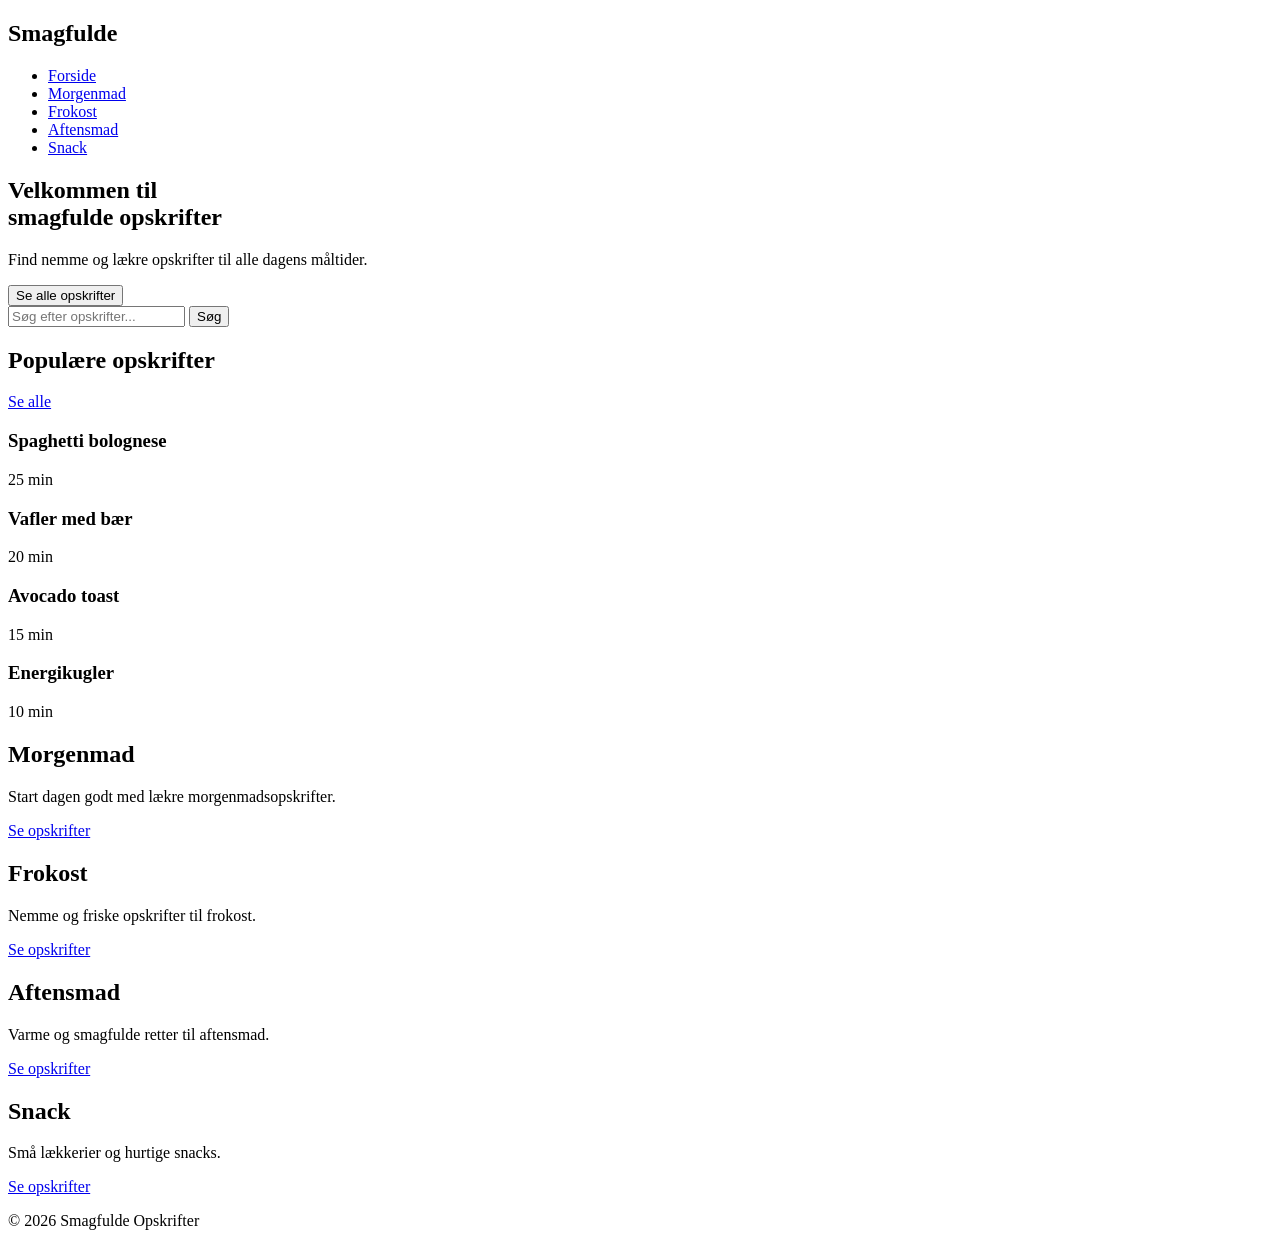
==== index.html @ 45783e70 "Update index.html Opdateret forside, dog uden styling indeni" ====
<!-- index.html -->
<!DOCTYPE html>
<html lang="da">
<head>
    <meta charset="UTF-8">
    <meta name="viewport" content="width=device-width, initial-scale=1.0">
    <title>Smagfulde Opskrifter</title>

    <link rel="stylesheet" href="css/style.css">
</head>

<body>

    <!-- HEADER -->
    <header>
        <div class="logo">
            <h2>Smagfulde</h2>
        </div>

        <nav>
            <ul>
                <li><a href="index.html" class="active">Forside</a></li>
                <li><a href="morgenmad.html">Morgenmad</a></li>
                <li><a href="frokost.html">Frokost</a></li>
                <li><a href="aftensmad.html">Aftensmad</a></li>
                <li><a href="snack.html">Snack</a></li>
            </ul>
        </nav>
    </header>

    <!-- HERO -->
    <section class="hero">

        <div class="hero-text">
            <h1>Velkommen til <br> smagfulde opskrifter</h1>

            <p>
                Find nemme og lækre opskrifter 
                til alle dagens måltider.
            </p>

            <button>Se alle opskrifter</button>
        </div>

        <div class="hero-image"></div>

    </section>

    <!-- SEARCH -->
    <section class="search-section">

        <input type="text" placeholder="Søg efter opskrifter...">
        <button>Søg</button>

    </section>

    <!-- POPULÆRE OPSKRIFTER -->
    <section class="recipes">

        <div class="section-title">
            <h2>Populære opskrifter</h2>
            <a href="#">Se alle</a>
        </div>

        <div class="recipe-grid">

            <div class="recipe-card">
                <div class="recipe-image"></div>
                <h3>Spaghetti bolognese</h3>
                <p>25 min</p>
            </div>

            <div class="recipe-card">
                <div class="recipe-image"></div>
                <h3>Vafler med bær</h3>
                <p>20 min</p>
            </div>

            <div class="recipe-card">
                <div class="recipe-image"></div>
                <h3>Avocado toast</h3>
                <p>15 min</p>
            </div>

            <div class="recipe-card">
                <div class="recipe-image"></div>
                <h3>Energikugler</h3>
                <p>10 min</p>
            </div>

        </div>

    </section>

    <!-- KATEGORIER -->
    <section class="categories">

        <div class="category-card breakfast">
            <h2>Morgenmad</h2>
            <p>Start dagen godt med lækre morgenmadsopskrifter.</p>
            <a href="morgenmad.html">Se opskrifter</a>
        </div>

        <div class="category-card lunch">
            <h2>Frokost</h2>
            <p>Nemme og friske opskrifter til frokost.</p>
            <a href="frokost.html">Se opskrifter</a>
        </div>

        <div class="category-card dinner">
            <h2>Aftensmad</h2>
            <p>Varme og smagfulde retter til aftensmad.</p>
            <a href="aftensmad.html">Se opskrifter</a>
        </div>

        <div class="category-card snack">
            <h2>Snack</h2>
            <p>Små lækkerier og hurtige snacks.</p>
            <a href="snack.html">Se opskrifter</a>
        </div>

    </section>

    <!-- FOOTER -->
    <footer>

        <p>© 2026 Smagfulde Opskrifter</p>

    </footer>

</body>
</html>
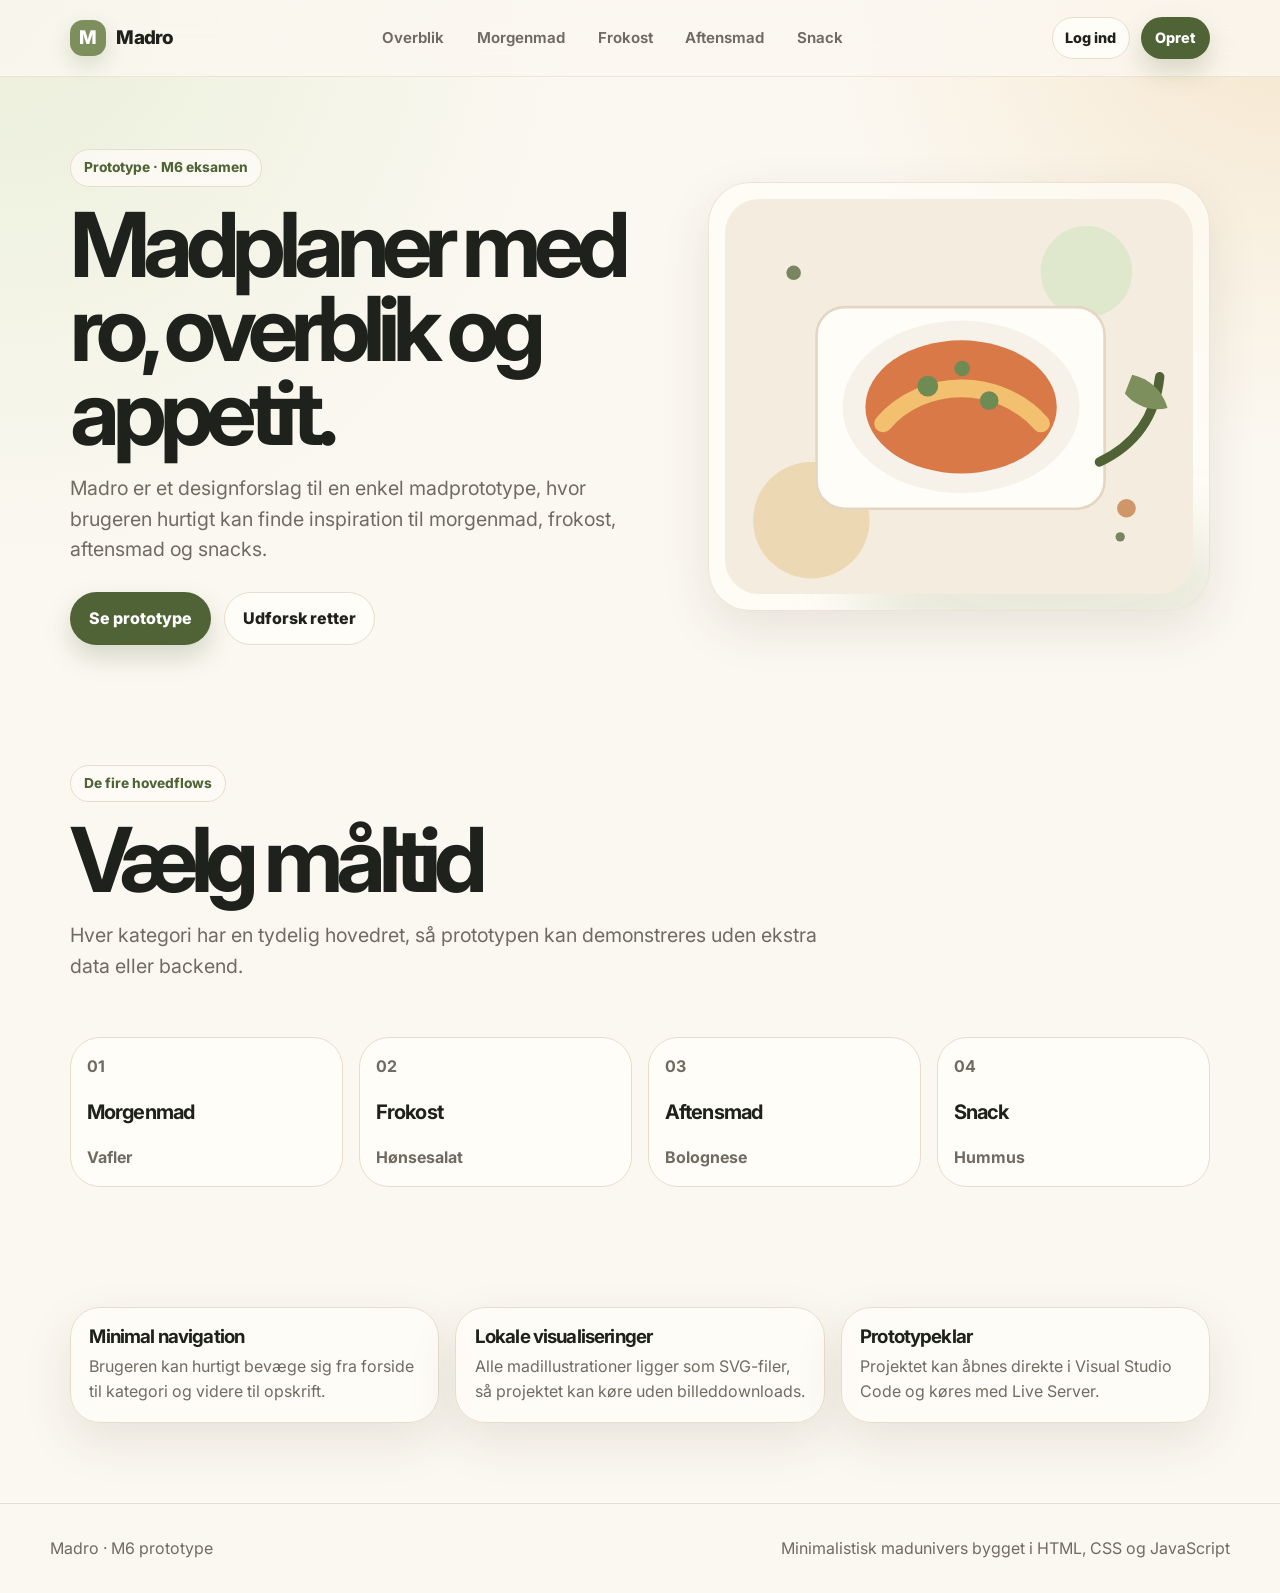
==== commit ccb40a83: "Update index.html" ====
--- a/index.html
+++ b/index.html
@@ -1,132 +1,85 @@
-<!-- index.html -->
-<!DOCTYPE html>
+<!doctype html>
 <html lang="da">
 <head>
-    <meta charset="UTF-8">
-    <meta name="viewport" content="width=device-width, initial-scale=1.0">
-    <title>Smagfulde Opskrifter</title>
+  <meta charset="utf-8">
+  <meta name="viewport" content="width=device-width, initial-scale=1">
+  <meta name="description" content="Madro prototype til M6 eksamen">
+  <title>Forside | Madro</title>
+  <link rel="preconnect" href="https://fonts.googleapis.com">
+  <link rel="preconnect" href="https://fonts.gstatic.com" crossorigin>
+  <link href="https://fonts.googleapis.com/css2?family=Inter:wght@400;600;700;800;900&display=swap" rel="stylesheet">
+  <link rel="stylesheet" href="assets/css/styles.css">
+</head>
+<body class="">
 
-    <link rel="stylesheet" href="css/style.css">
-</head>
+<header class="site-header">
+  <nav class="nav" aria-label="Primær navigation">
+    <a class="logo" href="index.html" aria-label="Madro forside"><span class="logo-mark">M</span><span>Madro</span></a>
+    <button class="menu-btn" type="button" data-menu-button>Menu</button>
+    <div class="nav-links" data-nav-links>
+      <a href="dashboard.html">Overblik</a>
+      <a href="morgenmad.html">Morgenmad</a>
+      <a href="frokost.html">Frokost</a>
+      <a href="aftensmad.html">Aftensmad</a>
+      <a href="snack.html">Snack</a>
+    </div>
+    <div class="nav-actions">
+      <a class="btn btn-secondary btn-small" href="login.html">Log ind</a>
+      <a class="btn btn-primary btn-small" href="opret-bruger.html">Opret</a>
+    </div>
+  </nav>
+</header>
 
-<body>
 
-    <!-- HEADER -->
-    <header>
-        <div class="logo">
-            <h2>Smagfulde</h2>
-        </div>
+<main>
+  <section class="section hero">
+    <div>
+      <span class="eyebrow">Prototype · M6 eksamen</span>
+      <h1>Madplaner med ro, overblik og appetit.</h1>
+      <p>Madro er et designforslag til en enkel madprototype, hvor brugeren hurtigt kan finde inspiration til morgenmad, frokost, aftensmad og snacks.</p>
+      <div class="actions">
+        <a class="btn btn-primary" href="dashboard.html">Se prototype</a>
+        <a class="btn btn-secondary" href="#kategorier">Udforsk retter</a>
+      </div>
+    </div>
+    <div class="hero-art">
+      <img src="assets/img/hero-food.svg" alt="Illustration af en indbydende madret">
+    </div>
+  </section>
 
-        <nav>
-            <ul>
-                <li><a href="index.html" class="active">Forside</a></li>
-                <li><a href="morgenmad.html">Morgenmad</a></li>
-                <li><a href="frokost.html">Frokost</a></li>
-                <li><a href="aftensmad.html">Aftensmad</a></li>
-                <li><a href="snack.html">Snack</a></li>
-            </ul>
-        </nav>
-    </header>
+  <section class="section compact" id="kategorier">
+    <span class="eyebrow">De fire hovedflows</span>
+    <div class="page-title">
+      <div>
+        <h1>Vælg måltid</h1>
+        <p>Hver kategori har en tydelig hovedret, så prototypen kan demonstreres uden ekstra data eller backend.</p>
+      </div>
+    </div>
+    <div class="category-strip">
+      <a class="category-link" href="morgenmad.html"><span>01</span><strong>Morgenmad</strong><span>Vafler</span></a>
+      <a class="category-link" href="frokost.html"><span>02</span><strong>Frokost</strong><span>Hønsesalat</span></a>
+      <a class="category-link" href="aftensmad.html"><span>03</span><strong>Aftensmad</strong><span>Bolognese</span></a>
+      <a class="category-link" href="snack.html"><span>04</span><strong>Snack</strong><span>Hummus</span></a>
+    </div>
+  </section>
 
-    <!-- HERO -->
-    <section class="hero">
+  <section class="section compact">
+    <div class="grid grid-3">
+      <article class="card pad"><h3>Minimal navigation</h3><p>Brugeren kan hurtigt bevæge sig fra forside til kategori og videre til opskrift.</p></article>
+      <article class="card pad"><h3>Lokale visualiseringer</h3><p>Alle madillustrationer ligger som SVG-filer, så projektet kan køre uden billeddownloads.</p></article>
+      <article class="card pad"><h3>Prototypeklar</h3><p>Projektet kan åbnes direkte i Visual Studio Code og køres med Live Server.</p></article>
+    </div>
+  </section>
+</main>
 
-        <div class="hero-text">
-            <h1>Velkommen til <br> smagfulde opskrifter</h1>
 
-            <p>
-                Find nemme og lækre opskrifter 
-                til alle dagens måltider.
-            </p>
+<footer class="site-footer">
+  <div class="footer-inner">
+    <span>Madro · M6 prototype</span>
+    <span>Minimalistisk madunivers bygget i HTML, CSS og JavaScript</span>
+  </div>
+</footer>
 
-            <button>Se alle opskrifter</button>
-        </div>
-
-        <div class="hero-image"></div>
-
-    </section>
-
-    <!-- SEARCH -->
-    <section class="search-section">
-
-        <input type="text" placeholder="Søg efter opskrifter...">
-        <button>Søg</button>
-
-    </section>
-
-    <!-- POPULÆRE OPSKRIFTER -->
-    <section class="recipes">
-
-        <div class="section-title">
-            <h2>Populære opskrifter</h2>
-            <a href="#">Se alle</a>
-        </div>
-
-        <div class="recipe-grid">
-
-            <div class="recipe-card">
-                <div class="recipe-image"></div>
-                <h3>Spaghetti bolognese</h3>
-                <p>25 min</p>
-            </div>
-
-            <div class="recipe-card">
-                <div class="recipe-image"></div>
-                <h3>Vafler med bær</h3>
-                <p>20 min</p>
-            </div>
-
-            <div class="recipe-card">
-                <div class="recipe-image"></div>
-                <h3>Avocado toast</h3>
-                <p>15 min</p>
-            </div>
-
-            <div class="recipe-card">
-                <div class="recipe-image"></div>
-                <h3>Energikugler</h3>
-                <p>10 min</p>
-            </div>
-
-        </div>
-
-    </section>
-
-    <!-- KATEGORIER -->
-    <section class="categories">
-
-        <div class="category-card breakfast">
-            <h2>Morgenmad</h2>
-            <p>Start dagen godt med lækre morgenmadsopskrifter.</p>
-            <a href="morgenmad.html">Se opskrifter</a>
-        </div>
-
-        <div class="category-card lunch">
-            <h2>Frokost</h2>
-            <p>Nemme og friske opskrifter til frokost.</p>
-            <a href="frokost.html">Se opskrifter</a>
-        </div>
-
-        <div class="category-card dinner">
-            <h2>Aftensmad</h2>
-            <p>Varme og smagfulde retter til aftensmad.</p>
-            <a href="aftensmad.html">Se opskrifter</a>
-        </div>
-
-        <div class="category-card snack">
-            <h2>Snack</h2>
-            <p>Små lækkerier og hurtige snacks.</p>
-            <a href="snack.html">Se opskrifter</a>
-        </div>
-
-    </section>
-
-    <!-- FOOTER -->
-    <footer>
-
-        <p>© 2026 Smagfulde Opskrifter</p>
-
-    </footer>
-
+<script src="assets/js/app.js"></script>
 </body>
 </html>
--- a/assets/css/styles.css
+++ b/assets/css/styles.css
@@ -0,0 +1,425 @@
+:root {
+  --bg: #fbf8f1;
+  --surface: #fffdf8;
+  --surface-2: #f4eddf;
+  --text: #1f211d;
+  --muted: #706b62;
+  --line: #e8ddcc;
+  --accent: #7d8f5c;
+  --accent-dark: #506337;
+  --accent-soft: #e4ecd2;
+  --warning: #c27a42;
+  --shadow: 0 18px 50px rgba(56, 45, 30, .10);
+  --radius-lg: 30px;
+  --radius-md: 20px;
+  --radius-sm: 14px;
+  --max: 1180px;
+}
+
+* { box-sizing: border-box; }
+html { scroll-behavior: smooth; }
+body {
+  margin: 0;
+  background:
+    radial-gradient(circle at top left, rgba(228,236,210,.75), transparent 36rem),
+    radial-gradient(circle at top right, rgba(242,217,178,.55), transparent 28rem),
+    var(--bg);
+  color: var(--text);
+  font-family: Inter, ui-sans-serif, system-ui, -apple-system, BlinkMacSystemFont, "Segoe UI", sans-serif;
+  line-height: 1.55;
+}
+
+a { color: inherit; text-decoration: none; }
+img { max-width: 100%; display: block; }
+button, input { font: inherit; }
+
+.site-header {
+  position: sticky;
+  top: 0;
+  z-index: 20;
+  backdrop-filter: blur(18px);
+  background: rgba(251,248,241,.78);
+  border-bottom: 1px solid rgba(232,221,204,.72);
+}
+.nav {
+  max-width: var(--max);
+  margin: 0 auto;
+  padding: 1rem 1.25rem;
+  display: flex;
+  align-items: center;
+  justify-content: space-between;
+  gap: 1.25rem;
+}
+.logo {
+  display: inline-flex;
+  align-items: center;
+  gap: .65rem;
+  font-weight: 800;
+  letter-spacing: -.04em;
+  font-size: 1.18rem;
+}
+.logo-mark {
+  width: 36px;
+  height: 36px;
+  display: grid;
+  place-items: center;
+  border-radius: 13px;
+  background: var(--accent);
+  color: white;
+  box-shadow: 0 8px 20px rgba(80,99,55,.18);
+}
+.nav-links {
+  display: flex;
+  gap: .25rem;
+  align-items: center;
+}
+.nav-links a {
+  padding: .65rem .9rem;
+  border-radius: 999px;
+  color: var(--muted);
+  font-weight: 650;
+  font-size: .94rem;
+}
+.nav-links a:hover, .nav-links a.active {
+  color: var(--accent-dark);
+  background: var(--accent-soft);
+}
+.nav-actions { display: flex; gap: .7rem; align-items: center; }
+.menu-btn { display:none; }
+
+main { min-height: calc(100vh - 86px); }
+.section {
+  max-width: var(--max);
+  margin: 0 auto;
+  padding: 5rem 1.25rem;
+}
+.section.compact { padding-top: 2.5rem; }
+.eyebrow {
+  display: inline-flex;
+  align-items: center;
+  gap: .5rem;
+  background: rgba(255,253,248,.72);
+  border: 1px solid var(--line);
+  color: var(--accent-dark);
+  border-radius: 999px;
+  padding: .45rem .8rem;
+  font-weight: 750;
+  font-size: .86rem;
+  margin-bottom: 1rem;
+}
+.hero {
+  display: grid;
+  grid-template-columns: minmax(0, 1fr) minmax(320px, .85fr);
+  gap: 3rem;
+  align-items: center;
+  padding-top: 4.5rem;
+}
+.hero h1, .page-title h1 {
+  font-size: clamp(2.4rem, 7vw, 5.8rem);
+  line-height: .94;
+  letter-spacing: -.08em;
+  margin: 0 0 1.1rem;
+}
+.hero p, .page-title p, .lead {
+  color: var(--muted);
+  font-size: clamp(1.05rem, 2vw, 1.23rem);
+  max-width: 64ch;
+  margin: 0;
+}
+.hero-art {
+  background: rgba(255,253,248,.65);
+  border: 1px solid rgba(232,221,204,.8);
+  border-radius: 42px;
+  padding: 1rem;
+  box-shadow: var(--shadow);
+  position: relative;
+  overflow: hidden;
+}
+.hero-art::after {
+  content: "";
+  position: absolute;
+  inset: auto -8% -14% 28%;
+  height: 160px;
+  background: rgba(125,143,92,.16);
+  filter: blur(32px);
+  border-radius: 50%;
+}
+.hero-art img { position: relative; z-index: 1; border-radius: 34px; }
+
+.actions { display: flex; flex-wrap: wrap; gap: .85rem; margin-top: 1.7rem; }
+.btn {
+  display: inline-flex;
+  align-items: center;
+  justify-content: center;
+  gap: .55rem;
+  border: 1px solid transparent;
+  border-radius: 999px;
+  padding: .82rem 1.12rem;
+  font-weight: 800;
+  cursor: pointer;
+  transition: transform .16s ease, box-shadow .16s ease, background .16s ease;
+  min-height: 44px;
+}
+.btn:hover { transform: translateY(-1px); }
+.btn-primary { background: var(--accent-dark); color: white; box-shadow: 0 12px 26px rgba(80,99,55,.22); }
+.btn-secondary { background: var(--surface); border-color: var(--line); color: var(--text); }
+.btn-ghost { background: transparent; color: var(--accent-dark); }
+.btn-small { padding: .56rem .8rem; font-size: .9rem; min-height: 36px; }
+
+.grid { display: grid; gap: 1rem; }
+.grid-2 { grid-template-columns: repeat(2, minmax(0, 1fr)); }
+.grid-3 { grid-template-columns: repeat(3, minmax(0, 1fr)); }
+.grid-4 { grid-template-columns: repeat(4, minmax(0, 1fr)); }
+
+.card {
+  background: rgba(255,253,248,.84);
+  border: 1px solid var(--line);
+  border-radius: var(--radius-lg);
+  box-shadow: var(--shadow);
+  overflow: hidden;
+}
+.card.pad { padding: 1.15rem; }
+.card h2, .card h3 { margin: 0 0 .5rem; letter-spacing: -.045em; line-height: 1.05; }
+.card p { color: var(--muted); margin: 0; }
+.meal-card { position: relative; min-height: 100%; }
+.meal-card img { width: 100%; aspect-ratio: 4/3; object-fit: cover; background: var(--surface-2); }
+.meal-body { padding: 1rem; }
+.meal-meta { display: flex; flex-wrap: wrap; gap: .45rem; margin: .8rem 0 0; }
+.pill {
+  display: inline-flex;
+  align-items: center;
+  border-radius: 999px;
+  border: 1px solid var(--line);
+  background: rgba(255,253,248,.76);
+  padding: .35rem .6rem;
+  color: var(--muted);
+  font-weight: 700;
+  font-size: .82rem;
+}
+.pill.green { background: var(--accent-soft); color: var(--accent-dark); border-color: transparent; }
+.favorite-btn {
+  position: absolute;
+  top: .85rem;
+  right: .85rem;
+  width: 40px;
+  height: 40px;
+  border-radius: 50%;
+  border: 1px solid rgba(255,255,255,.7);
+  background: rgba(255,253,248,.82);
+  cursor: pointer;
+  font-size: 1.1rem;
+  box-shadow: 0 8px 18px rgba(56,45,30,.14);
+}
+.favorite-btn.is-active { background: var(--accent-dark); color: white; }
+.category-strip {
+  display: grid;
+  grid-template-columns: repeat(4, minmax(0, 1fr));
+  gap: 1rem;
+  margin-top: 2rem;
+}
+.category-link {
+  border-radius: var(--radius-lg);
+  padding: 1rem;
+  min-height: 150px;
+  display: flex;
+  flex-direction: column;
+  justify-content: space-between;
+  background: var(--surface);
+  border: 1px solid var(--line);
+  transition: transform .16s ease, box-shadow .16s ease;
+}
+.category-link:hover { transform: translateY(-2px); box-shadow: var(--shadow); }
+.category-link span { color: var(--muted); font-weight: 700; }
+.category-link strong { font-size: 1.25rem; letter-spacing: -.045em; }
+
+.page-title {
+  display: grid;
+  grid-template-columns: 1fr auto;
+  align-items: end;
+  gap: 2rem;
+  padding-bottom: 1.5rem;
+}
+.toolbar {
+  display: flex;
+  align-items: center;
+  gap: .8rem;
+  flex-wrap: wrap;
+  margin: 1.5rem 0 1rem;
+}
+.search {
+  min-width: min(100%, 340px);
+  background: var(--surface);
+  border: 1px solid var(--line);
+  border-radius: 999px;
+  padding: .85rem 1rem;
+  outline: none;
+}
+.search:focus { border-color: var(--accent); box-shadow: 0 0 0 4px rgba(125,143,92,.15); }
+.filter-btn {
+  border: 1px solid var(--line);
+  background: var(--surface);
+  color: var(--muted);
+  border-radius: 999px;
+  padding: .72rem .95rem;
+  cursor: pointer;
+  font-weight: 800;
+}
+.filter-btn.is-active { background: var(--accent-dark); color: white; border-color: var(--accent-dark); }
+
+.dashboard {
+  grid-template-columns: 1.15fr .85fr;
+  align-items: stretch;
+}
+.plan-list { display: grid; gap: .8rem; }
+.plan-row {
+  display: grid;
+  grid-template-columns: 92px 1fr auto;
+  gap: .85rem;
+  align-items: center;
+  padding: .85rem;
+  border-radius: 20px;
+  border: 1px solid var(--line);
+  background: rgba(255,253,248,.72);
+}
+.plan-row img { width: 92px; height: 70px; object-fit: cover; border-radius: 16px; background: var(--surface-2); }
+.plan-row small { color: var(--muted); font-weight: 800; }
+.plan-row strong { display:block; letter-spacing:-.03em; }
+
+.recipe-hero {
+  display: grid;
+  grid-template-columns: minmax(0, .95fr) minmax(320px, 1.05fr);
+  gap: 2rem;
+  align-items: center;
+}
+.recipe-hero img {
+  width: 100%;
+  aspect-ratio: 1/1;
+  object-fit: cover;
+  border-radius: 42px;
+  border: 1px solid var(--line);
+  background: var(--surface-2);
+  box-shadow: var(--shadow);
+}
+.recipe-layout {
+  display: grid;
+  grid-template-columns: .8fr 1.2fr;
+  gap: 1rem;
+  align-items: start;
+}
+.check-list { display: grid; gap: .65rem; padding: 0; margin: 1rem 0 0; list-style: none; }
+.check-list li {
+  display: flex;
+  gap: .65rem;
+  align-items: flex-start;
+  padding: .72rem .8rem;
+  border-radius: 16px;
+  background: rgba(244,237,223,.55);
+}
+.check-list li::before { content: "✓"; color: var(--accent-dark); font-weight: 900; }
+.steps { counter-reset: step; display: grid; gap: .75rem; padding: 0; margin: 1rem 0 0; list-style: none; }
+.steps li {
+  counter-increment: step;
+  display: grid;
+  grid-template-columns: 34px 1fr;
+  gap: .75rem;
+  align-items: start;
+  padding: .85rem;
+  border-radius: 18px;
+  border: 1px solid var(--line);
+  background: rgba(255,253,248,.7);
+}
+.steps li::before {
+  content: counter(step);
+  width: 34px;
+  height: 34px;
+  display: grid;
+  place-items: center;
+  border-radius: 50%;
+  background: var(--accent-soft);
+  color: var(--accent-dark);
+  font-weight: 900;
+}
+
+.auth-wrap {
+  min-height: calc(100vh - 74px);
+  display: grid;
+  place-items: center;
+  padding: 3rem 1.25rem;
+}
+.auth-card {
+  width: min(100%, 460px);
+  background: rgba(255,253,248,.9);
+  border: 1px solid var(--line);
+  border-radius: 34px;
+  padding: 1.35rem;
+  box-shadow: var(--shadow);
+}
+.auth-card h1 { margin: .4rem 0 .6rem; font-size: 2.15rem; letter-spacing: -.07em; line-height: 1; }
+.form { display: grid; gap: .8rem; margin-top: 1.2rem; }
+.form label { font-weight: 800; color: var(--text); }
+.form input {
+  width: 100%;
+  border: 1px solid var(--line);
+  border-radius: 18px;
+  background: white;
+  padding: .9rem 1rem;
+  outline: none;
+}
+.form input:focus { border-color: var(--accent); box-shadow: 0 0 0 4px rgba(125,143,92,.14); }
+.form-note { color: var(--muted); font-size: .92rem; text-align:center; margin-top: 1rem; }
+
+.empty-state {
+  display:none;
+  text-align:center;
+  padding: 2rem;
+  border-radius: var(--radius-lg);
+  border: 1px dashed var(--line);
+  color: var(--muted);
+}
+.empty-state.is-visible { display:block; }
+
+.site-footer {
+  border-top: 1px solid var(--line);
+  padding: 2rem 1.25rem;
+  color: var(--muted);
+}
+.footer-inner { max-width: var(--max); margin:0 auto; display:flex; justify-content:space-between; gap:1rem; flex-wrap:wrap; }
+
+@media (max-width: 920px) {
+  .hero, .recipe-hero, .recipe-layout, .dashboard, .page-title { grid-template-columns: 1fr; }
+  .grid-3, .grid-4, .category-strip { grid-template-columns: repeat(2, minmax(0, 1fr)); }
+  .nav-actions .btn-secondary { display:none; }
+  .menu-btn {
+    display:inline-flex;
+    border:1px solid var(--line);
+    background:var(--surface);
+    border-radius:999px;
+    padding:.62rem .8rem;
+    font-weight:800;
+  }
+  .nav-links {
+    display:none;
+    position:absolute;
+    left:1.25rem;
+    right:1.25rem;
+    top:72px;
+    background:rgba(255,253,248,.97);
+    border:1px solid var(--line);
+    border-radius:24px;
+    padding:.75rem;
+    box-shadow:var(--shadow);
+    flex-direction:column;
+    align-items:stretch;
+  }
+  .nav-links.is-open { display:flex; }
+  .nav-links a { width:100%; }
+}
+@media (max-width: 620px) {
+  .section { padding: 3rem 1rem; }
+  .hero { padding-top: 2.5rem; }
+  .grid-2, .grid-3, .grid-4, .category-strip { grid-template-columns: 1fr; }
+  .plan-row { grid-template-columns: 74px 1fr; }
+  .plan-row img { width:74px; height:62px; }
+  .plan-row .btn { grid-column: 1 / -1; }
+  .hero h1, .page-title h1 { font-size: clamp(2.4rem, 16vw, 4.2rem); }
+}
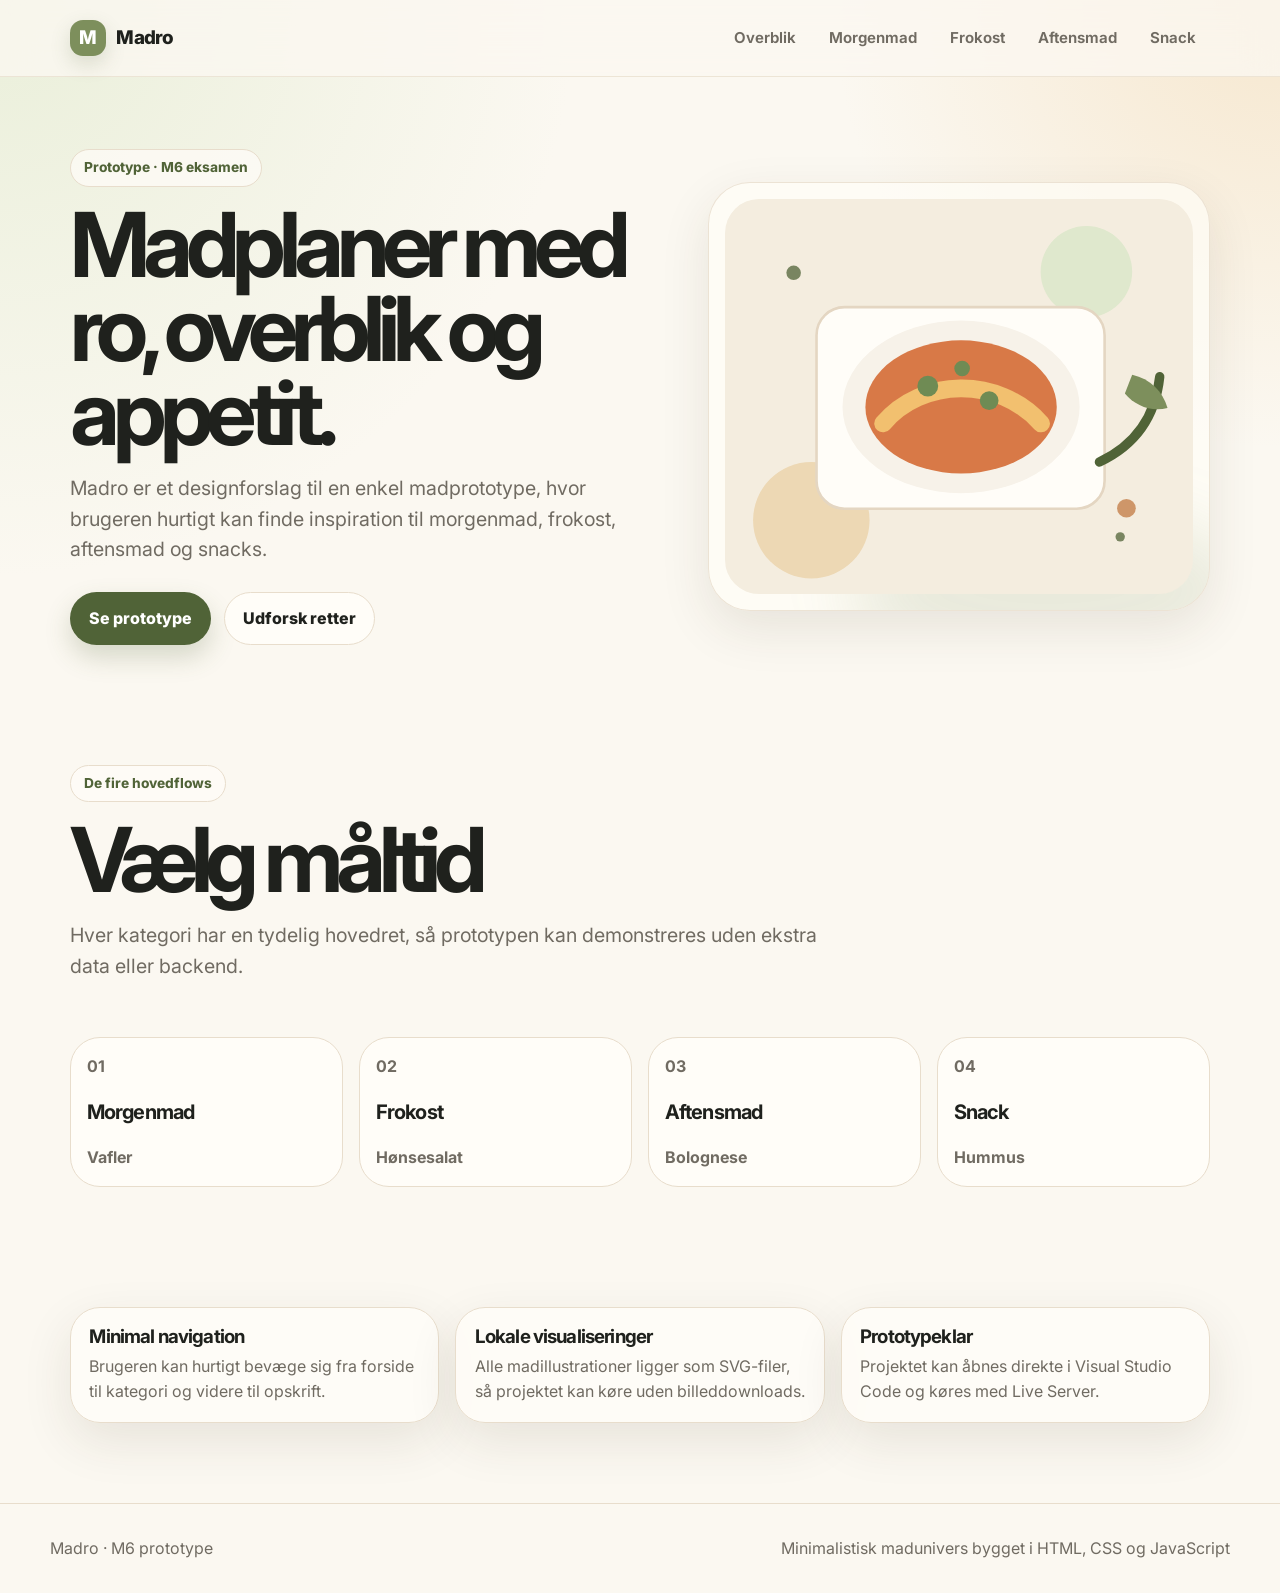
==== commit c2af0dab: "changed names of files and edited index.html file" ====
--- a/index.html
+++ b/index.html
@@ -17,16 +17,18 @@
     <a class="logo" href="index.html" aria-label="Madro forside"><span class="logo-mark">M</span><span>Madro</span></a>
     <button class="menu-btn" type="button" data-menu-button>Menu</button>
     <div class="nav-links" data-nav-links>
-      <a href="dashboard.html">Overblik</a>
+      <a href="index.html">Overblik</a>
       <a href="morgenmad.html">Morgenmad</a>
       <a href="frokost.html">Frokost</a>
       <a href="aftensmad.html">Aftensmad</a>
       <a href="snack.html">Snack</a>
     </div>
+    <!--
     <div class="nav-actions">
       <a class="btn btn-secondary btn-small" href="login.html">Log ind</a>
       <a class="btn btn-primary btn-small" href="opret-bruger.html">Opret</a>
     </div>
+    -->
   </nav>
 </header>
 
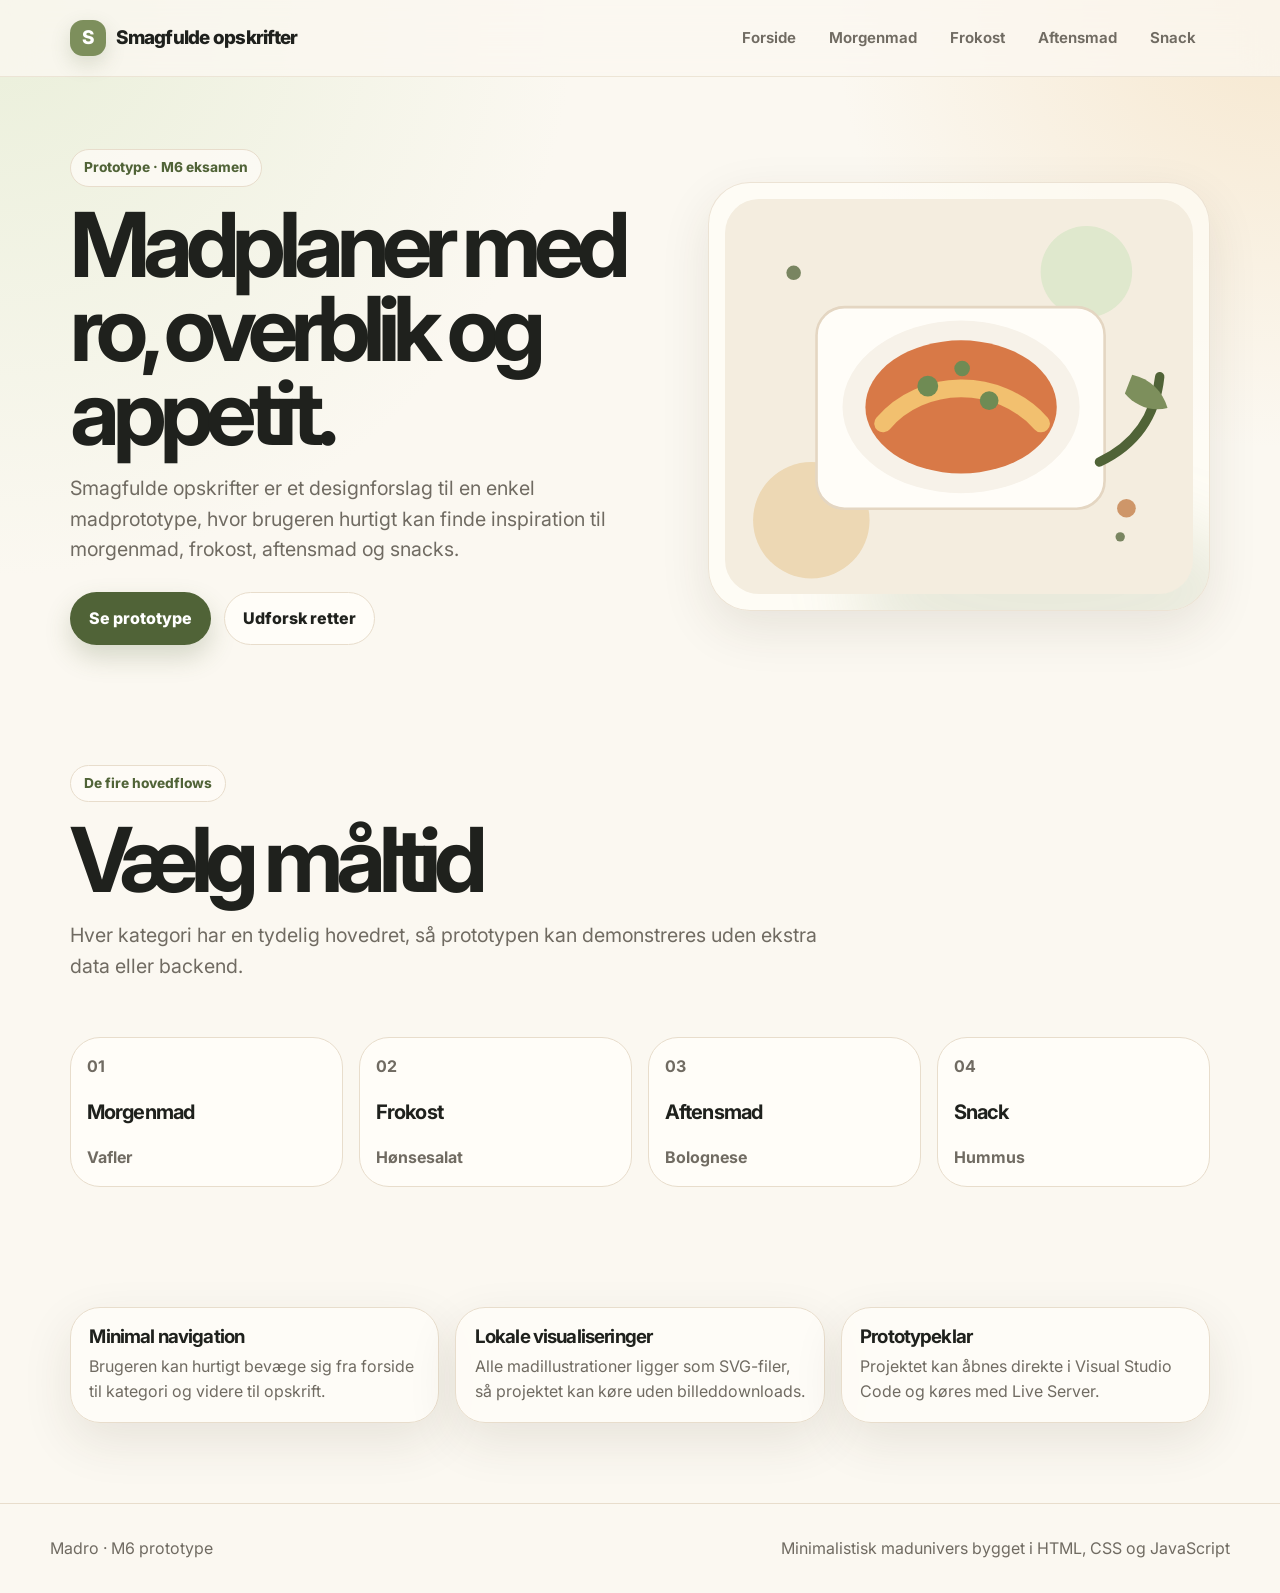
==== commit a239682f: "Changed titles" ====
--- a/index.html
+++ b/index.html
@@ -3,8 +3,8 @@
 <head>
   <meta charset="utf-8">
   <meta name="viewport" content="width=device-width, initial-scale=1">
-  <meta name="description" content="Madro prototype til M6 eksamen">
-  <title>Forside | Madro</title>
+  <meta name="description" content="Smagfulde opskrifter prototype til M6 eksamen">
+  <title>Forside | Smagfulde opskrifter </title>
   <link rel="preconnect" href="https://fonts.googleapis.com">
   <link rel="preconnect" href="https://fonts.gstatic.com" crossorigin>
   <link href="https://fonts.googleapis.com/css2?family=Inter:wght@400;600;700;800;900&display=swap" rel="stylesheet">
@@ -14,10 +14,10 @@
 
 <header class="site-header">
   <nav class="nav" aria-label="Primær navigation">
-    <a class="logo" href="index.html" aria-label="Madro forside"><span class="logo-mark">M</span><span>Madro</span></a>
+    <a class="logo" href="index.html" aria-label="Smagfulde opskrifter forside"><span class="logo-mark">S</span><span>Smagfulde opskrifter</span></a>
     <button class="menu-btn" type="button" data-menu-button>Menu</button>
     <div class="nav-links" data-nav-links>
-      <a href="index.html">Overblik</a>
+      <a href="index.html">Forside</a>
       <a href="morgenmad.html">Morgenmad</a>
       <a href="frokost.html">Frokost</a>
       <a href="aftensmad.html">Aftensmad</a>
@@ -38,7 +38,7 @@
     <div>
       <span class="eyebrow">Prototype · M6 eksamen</span>
       <h1>Madplaner med ro, overblik og appetit.</h1>
-      <p>Madro er et designforslag til en enkel madprototype, hvor brugeren hurtigt kan finde inspiration til morgenmad, frokost, aftensmad og snacks.</p>
+      <p>Smagfulde opskrifter er et designforslag til en enkel madprototype, hvor brugeren hurtigt kan finde inspiration til morgenmad, frokost, aftensmad og snacks.</p>
       <div class="actions">
         <a class="btn btn-primary" href="dashboard.html">Se prototype</a>
         <a class="btn btn-secondary" href="#kategorier">Udforsk retter</a>
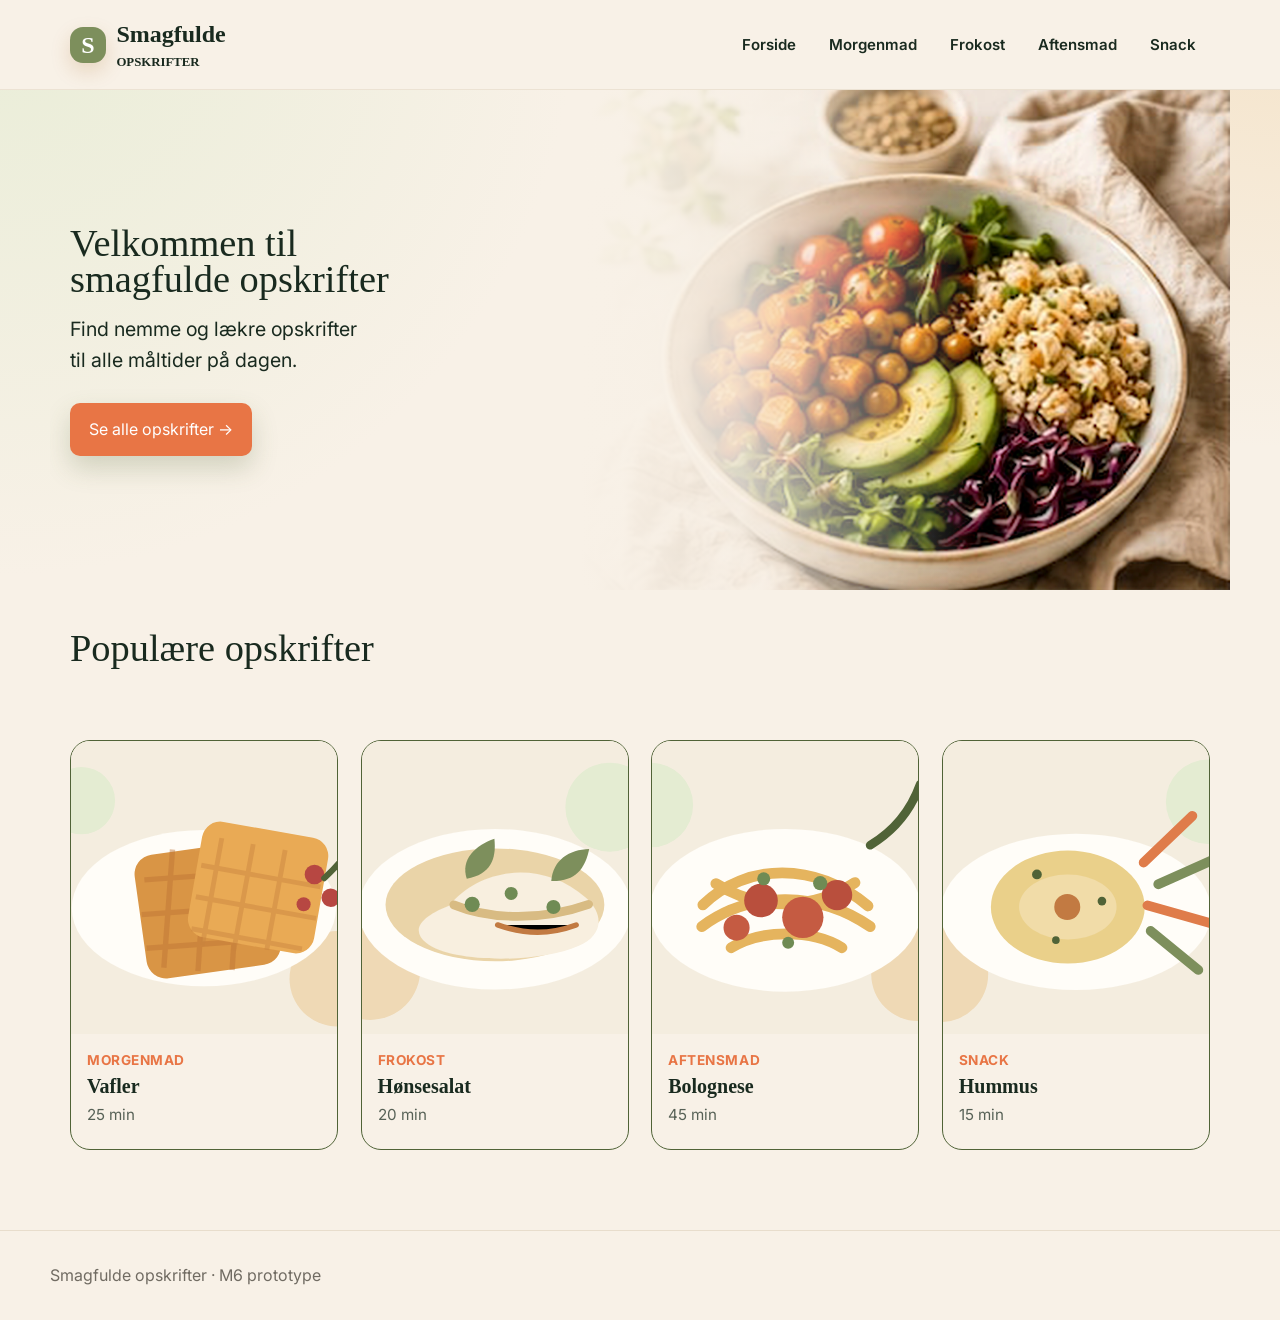
==== commit 2a99ff36: "opdateret forside, morgenmad, frokost, aftensmad, snacksider" ====
--- a/index.html
+++ b/index.html
@@ -14,7 +14,9 @@
 
 <header class="site-header">
   <nav class="nav" aria-label="Primær navigation">
-    <a class="logo" href="index.html" aria-label="Smagfulde opskrifter forside"><span class="logo-mark">S</span><span>Smagfulde opskrifter</span></a>
+    <a class="logo" href="index.html" aria-label="Smagfulde opskrifter forside"><span class="logo-mark">S</span><span>Smagfulde<span class="logo-line">OPSKRIFTER</span>
+
+</span></a>
     <button class="menu-btn" type="button" data-menu-button>Menu</button>
     <div class="nav-links" data-nav-links>
       <a href="index.html">Forside</a>
@@ -36,49 +38,69 @@
 <main>
   <section class="section hero">
     <div>
-      <span class="eyebrow">Prototype · M6 eksamen</span>
-      <h1>Madplaner med ro, overblik og appetit.</h1>
-      <p>Smagfulde opskrifter er et designforslag til en enkel madprototype, hvor brugeren hurtigt kan finde inspiration til morgenmad, frokost, aftensmad og snacks.</p>
+      <h1>
+        <span>Velkommen til</span>
+        <span class="nowrap">smagfulde opskrifter</span>
+      </h1>
+      <p>Find nemme og lækre opskrifter<br>til alle måltider på dagen.</p>
       <div class="actions">
-        <a class="btn btn-primary" href="dashboard.html">Se prototype</a>
-        <a class="btn btn-secondary" href="#kategorier">Udforsk retter</a>
+        <a class="btn btn-primary" href="dashboard.html">Se alle opskrifter -></a>
       </div>
     </div>
     <div class="hero-art">
-      <img src="assets/img/hero-food.svg" alt="Illustration af en indbydende madret">
+      <img src="assets/img/salat_realistisk_uden_tekst.svg" alt="Illustration af en indbydende madret">
     </div>
   </section>
 
   <section class="section compact" id="kategorier">
-    <span class="eyebrow">De fire hovedflows</span>
     <div class="page-title">
       <div>
-        <h1>Vælg måltid</h1>
-        <p>Hver kategori har en tydelig hovedret, så prototypen kan demonstreres uden ekstra data eller backend.</p>
+        <h2>Populære opskrifter</h2>
       </div>
     </div>
-    <div class="category-strip">
-      <a class="category-link" href="morgenmad.html"><span>01</span><strong>Morgenmad</strong><span>Vafler</span></a>
-      <a class="category-link" href="frokost.html"><span>02</span><strong>Frokost</strong><span>Hønsesalat</span></a>
-      <a class="category-link" href="aftensmad.html"><span>03</span><strong>Aftensmad</strong><span>Bolognese</span></a>
-      <a class="category-link" href="snack.html"><span>04</span><strong>Snack</strong><span>Hummus</span></a>
-    </div>
-  </section>
-
-  <section class="section compact">
-    <div class="grid grid-3">
-      <article class="card pad"><h3>Minimal navigation</h3><p>Brugeren kan hurtigt bevæge sig fra forside til kategori og videre til opskrift.</p></article>
-      <article class="card pad"><h3>Lokale visualiseringer</h3><p>Alle madillustrationer ligger som SVG-filer, så projektet kan køre uden billeddownloads.</p></article>
-      <article class="card pad"><h3>Prototypeklar</h3><p>Projektet kan åbnes direkte i Visual Studio Code og køres med Live Server.</p></article>
-    </div>
-  </section>
-</main>
+    <div class="recipe-grid">
+      <a class="recipe-card" href="morgenmad.html">
+      <img src="assets/img/vafler.svg" alt="Vafler">
+      <div class="recipe-info">
+        <span class="recipe-type">Morgenmad</span>
+        <strong>Vafler</strong>
+        <span class="recipe-time">25 min</span>
+      </div>
+    </a>
+    
+    <a class="recipe-card" href="frokost.html">
+      <img src="assets/img/hoensesalat.svg" alt="Hønsesalat">
+      <div class="recipe-info">
+        <span class="recipe-type">Frokost</span>
+        <strong>Hønsesalat</strong>
+        <span class="recipe-time">20 min</span>
+      </div>
+    </a>
+    
+    <a class="recipe-card" href="aftensmad.html">
+      <img src="assets/img/bolognese.svg" alt="Bolognese">
+      <div class="recipe-info">
+        <span class="recipe-type">Aftensmad</span>
+        <strong>Bolognese</strong>
+        <span class="recipe-time">45 min</span>
+      </div>
+    </a>
+    
+    <a class="recipe-card" href="snack.html">
+      <img src="assets/img/hummus.svg" alt="Hummus">
+      <div class="recipe-info">
+        <span class="recipe-type">Snack</span>
+        <strong>Hummus</strong>
+        <span class="recipe-time">15 min</span>
+      </div>
+    </a>
+  </div>
+</section>
 
 
 <footer class="site-footer">
   <div class="footer-inner">
-    <span>Madro · M6 prototype</span>
-    <span>Minimalistisk madunivers bygget i HTML, CSS og JavaScript</span>
+    <span>Smagfulde opskrifter · M6 prototype</span>
   </div>
 </footer>
 
--- a/assets/css/styles.css
+++ b/assets/css/styles.css
@@ -1,13 +1,14 @@
 :root {
-  --bg: #fbf8f1;
+  --bg: #F8F1E7;
   --surface: #fffdf8;
   --surface-2: #f4eddf;
-  --text: #1f211d;
+  --text: #192A1F;
   --muted: #706b62;
   --line: #e8ddcc;
   --accent: #7d8f5c;
   --accent-dark: #506337;
   --accent-soft: #e4ecd2;
+  --accent-orange: #E87545;
   --warning: #c27a42;
   --shadow: 0 18px 50px rgba(56, 45, 30, .10);
   --radius-lg: 30px;
@@ -38,7 +39,7 @@
   top: 0;
   z-index: 20;
   backdrop-filter: blur(18px);
-  background: rgba(251,248,241,.78);
+  background: rgba(248, 241, 231, 1);
   border-bottom: 1px solid rgba(232,221,204,.72);
 }
 .nav {
@@ -55,8 +56,8 @@
   align-items: center;
   gap: .65rem;
   font-weight: 800;
-  letter-spacing: -.04em;
-  font-size: 1.18rem;
+  font-size: 1.5rem;
+  font-family: "Playfair Display", serif;
 }
 .logo-mark {
   width: 36px;
@@ -66,8 +67,15 @@
   border-radius: 13px;
   background: var(--accent);
   color: white;
-  box-shadow: 0 8px 20px rgba(80,99,55,.18);
-}
+  box-shadow: 0 8px 20px rgba(162, 87, 12, 0.18);
+}
+
+.logo-line {
+  display: block;
+  font-size: 0.8rem;
+  font-family: "Playfair Display", serif;
+}
+
 .nav-links {
   display: flex;
   gap: .25rem;
@@ -76,14 +84,19 @@
 .nav-links a {
   padding: .65rem .9rem;
   border-radius: 999px;
-  color: var(--muted);
-  font-weight: 650;
+  font-weight: 600;
   font-size: .94rem;
 }
 .nav-links a:hover, .nav-links a.active {
-  color: var(--accent-dark);
-  background: var(--accent-soft);
-}
+  color: #e86f3c; /* blød orange */
+  background: transparent;
+  text-decoration: underline;
+  text-decoration-color: #e86f3c;
+  text-decoration-thickness: 2px;
+  text-underline-offset: 6px;
+
+}
+
 .nav-actions { display: flex; gap: .7rem; align-items: center; }
 .menu-btn { display:none; }
 
@@ -103,48 +116,91 @@
   color: var(--accent-dark);
   border-radius: 999px;
   padding: .45rem .8rem;
-  font-weight: 750;
+  font-weight: 400;
   font-size: .86rem;
   margin-bottom: 1rem;
 }
 .hero {
-  display: grid;
-  grid-template-columns: minmax(0, 1fr) minmax(320px, .85fr);
-  gap: 3rem;
-  align-items: center;
-  padding-top: 4.5rem;
-}
-.hero h1, .page-title h1 {
-  font-size: clamp(2.4rem, 7vw, 5.8rem);
-  line-height: .94;
-  letter-spacing: -.08em;
-  margin: 0 0 1.1rem;
-}
-.hero p, .page-title p, .lead {
-  color: var(--muted);
-  font-size: clamp(1.05rem, 2vw, 1.23rem);
-  max-width: 64ch;
-  margin: 0;
-}
-.hero-art {
-  background: rgba(255,253,248,.65);
-  border: 1px solid rgba(232,221,204,.8);
-  border-radius: 42px;
-  padding: 1rem;
-  box-shadow: var(--shadow);
   position: relative;
   overflow: hidden;
-}
-.hero-art::after {
+  min-height: 500px;
+  display: grid;
+  grid-template-columns: minmax(0, 1.15fr) minmax(280px, .75fr);
+  gap: 3rem;
+  align-items: center;
+  padding-top: 4rem;
+  padding-bottom: 4rem;
+}
+
+.hero h1, .page-title h1 {
+  font-size: clamp(2.0rem, 3vw, 4.8rem);
+  line-height: .94;
+  margin: 0 0 1.1rem;
+  font-family: "Playfair Display", serif;
+  font-weight: 400;
+}
+
+.hero h1 span {
+  display: block;
+}
+
+.hero h1 .nowrap {
+  white-space: nowrap;
+}
+
+.hero h2, .page-title h2 {
+  font-size: clamp(2.0rem, 3vw, 2.5rem);
+  line-height: .94;
+  margin: 0 0 1.1rem;
+  font-family: "Playfair Display", serif;
+  font-weight: 400;
+}
+
+.hero p, .page-title p, .lead {
+  font-size: clamp(1.05rem, 2vw, 1.23rem);
+  max-width: 60ch;
+  margin: 0;
+}
+
+.hero-art {
+  position: absolute;
+  top: 0;
+  right: 0;
+  width: 55%;
+  height: 100%;
+  overflow: hidden;
+  padding: 0;
+  box-shadow: none;
+  background: transparent;
+  z-index: 0;
+
+}
+
+.hero-art img {
+  width: 100%;
+  height: 100%;
+  object-fit: cover;
+  display: block;
+
+}
+
+.hero-art::before {
   content: "";
   position: absolute;
-  inset: auto -8% -14% 28%;
-  height: 160px;
-  background: rgba(125,143,92,.16);
-  filter: blur(32px);
-  border-radius: 50%;
-}
-.hero-art img { position: relative; z-index: 1; border-radius: 34px; }
+  inset: 0;
+  background: linear-gradient(
+    to right,
+    rgba(248, 241, 231, 1) 0%,
+    rgba(248, 241, 231, 0.85) 25%,
+    rgba(248, 241, 231, 0) 60%
+  );
+  z-index: 2;
+  pointer-events: none;
+}
+
+.hero-art::after {
+  display: none;
+}
 
 .actions { display: flex; flex-wrap: wrap; gap: .85rem; margin-top: 1.7rem; }
 .btn {
@@ -153,15 +209,15 @@
   justify-content: center;
   gap: .55rem;
   border: 1px solid transparent;
-  border-radius: 999px;
+  border-radius: 10px;
   padding: .82rem 1.12rem;
-  font-weight: 800;
+  font-weight: 400;
   cursor: pointer;
   transition: transform .16s ease, box-shadow .16s ease, background .16s ease;
   min-height: 44px;
 }
 .btn:hover { transform: translateY(-1px); }
-.btn-primary { background: var(--accent-dark); color: white; box-shadow: 0 12px 26px rgba(80,99,55,.22); }
+.btn-primary { background: var(--accent-orange); color: white; box-shadow: 0 12px 26px rgba(80,99,55,.22); }
 .btn-secondary { background: var(--surface); border-color: var(--line); color: var(--text); }
 .btn-ghost { background: transparent; color: var(--accent-dark); }
 .btn-small { padding: .56rem .8rem; font-size: .9rem; min-height: 36px; }
@@ -232,6 +288,63 @@
 .category-link span { color: var(--muted); font-weight: 700; }
 .category-link strong { font-size: 1.25rem; letter-spacing: -.045em; }
 
+.recipe-grid {
+  display: grid;
+  grid-template-columns: repeat(4, 1fr);
+  gap: 1.4rem;
+  margin-top: 2rem;
+}
+
+.recipe-card {
+  display: block;
+  text-decoration: none;
+  color: var(--text);
+  border: 1px solid var(--accent-dark);
+  border-radius: var(--radius-md);
+  overflow: hidden;
+}
+
+.recipe-card img {
+  width: 100%;
+  aspect-ratio: 1 / 1.1;
+  object-fit: cover;
+  display: block;
+}  
+
+.recipe-info {
+  padding-top: 1rem;
+  padding-bottom: 1.4rem;
+  padding-left: 1rem;
+  padding-right: 1rem;
+}
+
+.recipe-info span,
+.recipe-info strong {
+  display: block;
+}
+
+.recipe-type {
+  font-size: 0.85rem;
+  color: var(--accent-orange);
+  font-weight: 700;
+  text-transform: uppercase;
+  letter-spacing: 0.04em;
+  margin-bottom: 0.35rem;
+}
+
+.recipe-info strong {
+  font-family: "Playfair Display", serif;
+  font-size: 1.25rem;
+  font-weight: 600;
+  line-height: 1;
+  margin-bottom: 0.45rem;
+}
+
+.recipe-time {
+  font-size: 0.95rem;
+  color: rgba(25, 42, 31, 0.72);
+}
+
 .page-title {
   display: grid;
   grid-template-columns: 1fr auto;
@@ -257,14 +370,14 @@
 .search:focus { border-color: var(--accent); box-shadow: 0 0 0 4px rgba(125,143,92,.15); }
 .filter-btn {
   border: 1px solid var(--line);
-  background: var(--surface);
-  color: var(--muted);
+  background: var(--accent);
+  color: var(--text);
   border-radius: 999px;
   padding: .72rem .95rem;
   cursor: pointer;
-  font-weight: 800;
-}
-.filter-btn.is-active { background: var(--accent-dark); color: white; border-color: var(--accent-dark); }
+  font-weight: 600;
+}
+.filter-btn.is-active { background: var(--accent-orange); color: white; }
 
 .dashboard {
   grid-template-columns: 1.15fr .85fr;
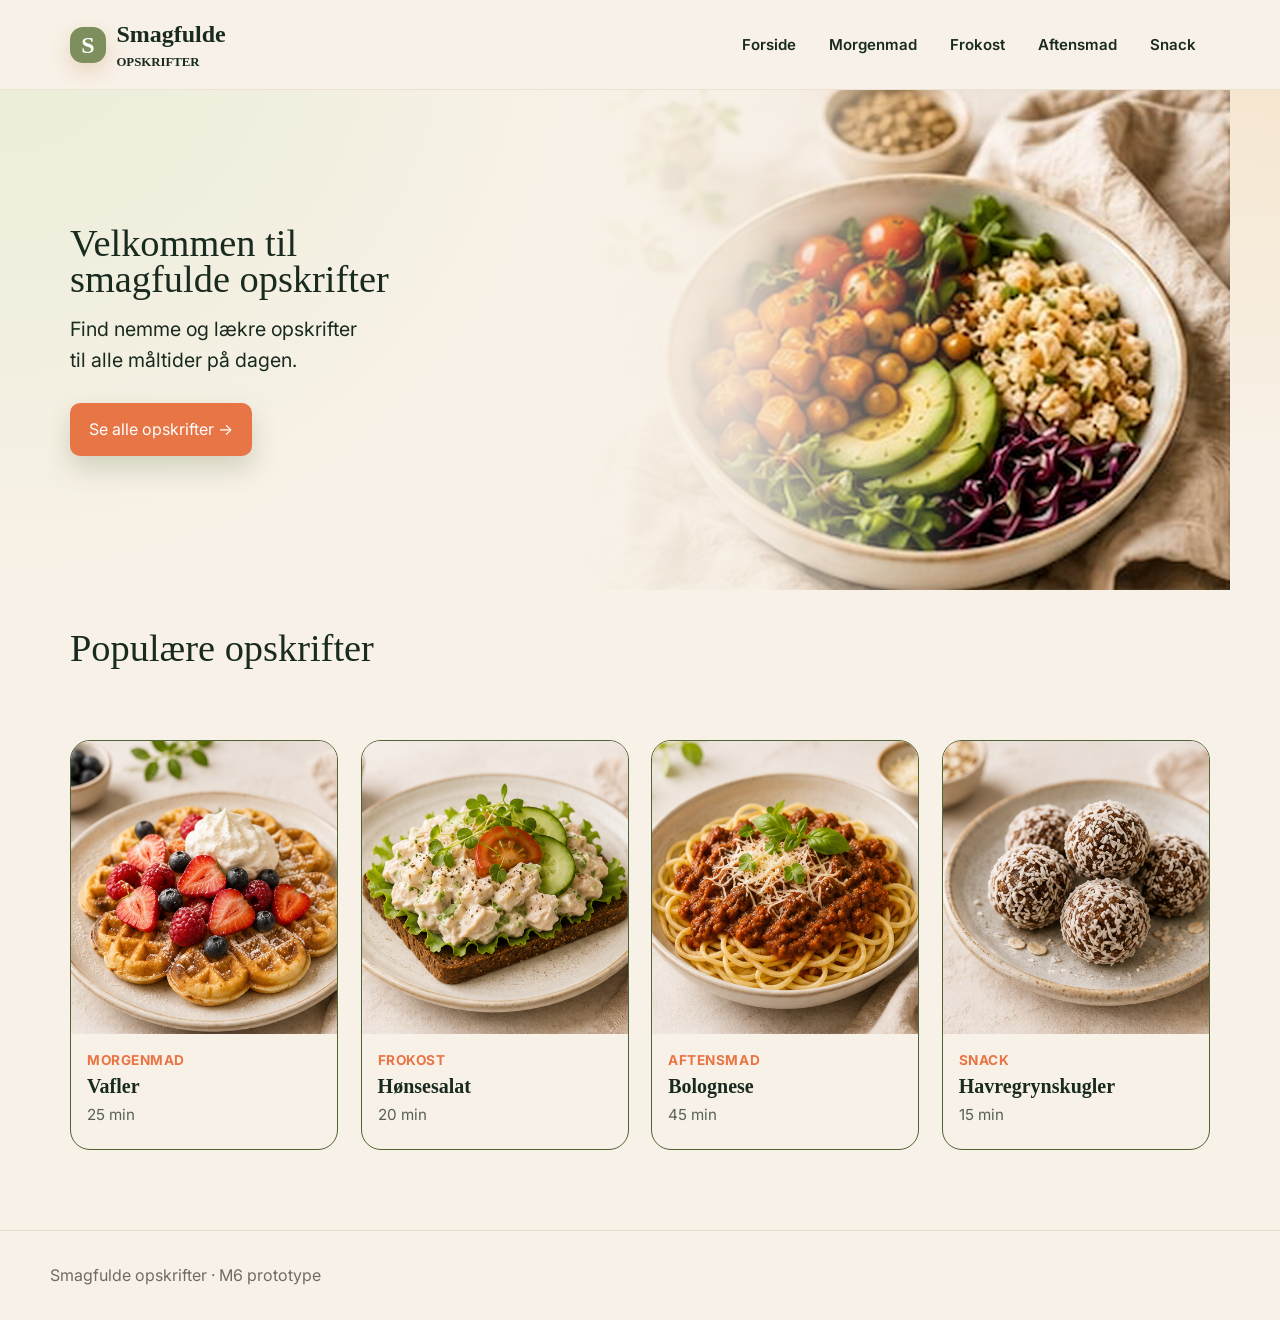
==== commit 8011ad4e: "tilføjet pæne billeder" ====
--- a/index.html
+++ b/index.html
@@ -60,7 +60,7 @@
     </div>
     <div class="recipe-grid">
       <a class="recipe-card" href="morgenmad.html">
-      <img src="assets/img/vafler.svg" alt="Vafler">
+      <img src="assets/img/vafler_med_baer.svg" alt="Vafler">
       <div class="recipe-info">
         <span class="recipe-type">Morgenmad</span>
         <strong>Vafler</strong>
@@ -69,7 +69,7 @@
     </a>
     
     <a class="recipe-card" href="frokost.html">
-      <img src="assets/img/hoensesalat.svg" alt="Hønsesalat">
+      <img src="assets/img/hoensesalat_paa_rugbroed.svg" alt="Hønsesalat">
       <div class="recipe-info">
         <span class="recipe-type">Frokost</span>
         <strong>Hønsesalat</strong>
@@ -78,7 +78,7 @@
     </a>
     
     <a class="recipe-card" href="aftensmad.html">
-      <img src="assets/img/bolognese.svg" alt="Bolognese">
+      <img src="assets/img/spaghetti_bolognese.svg" alt="Bolognese">
       <div class="recipe-info">
         <span class="recipe-type">Aftensmad</span>
         <strong>Bolognese</strong>
@@ -87,10 +87,10 @@
     </a>
     
     <a class="recipe-card" href="snack.html">
-      <img src="assets/img/hummus.svg" alt="Hummus">
+      <img src="assets/img/havregrynskugler.svg" alt="Havregrynskugler">
       <div class="recipe-info">
         <span class="recipe-type">Snack</span>
-        <strong>Hummus</strong>
+        <strong>Havregrynskugler</strong>
         <span class="recipe-time">15 min</span>
       </div>
     </a>
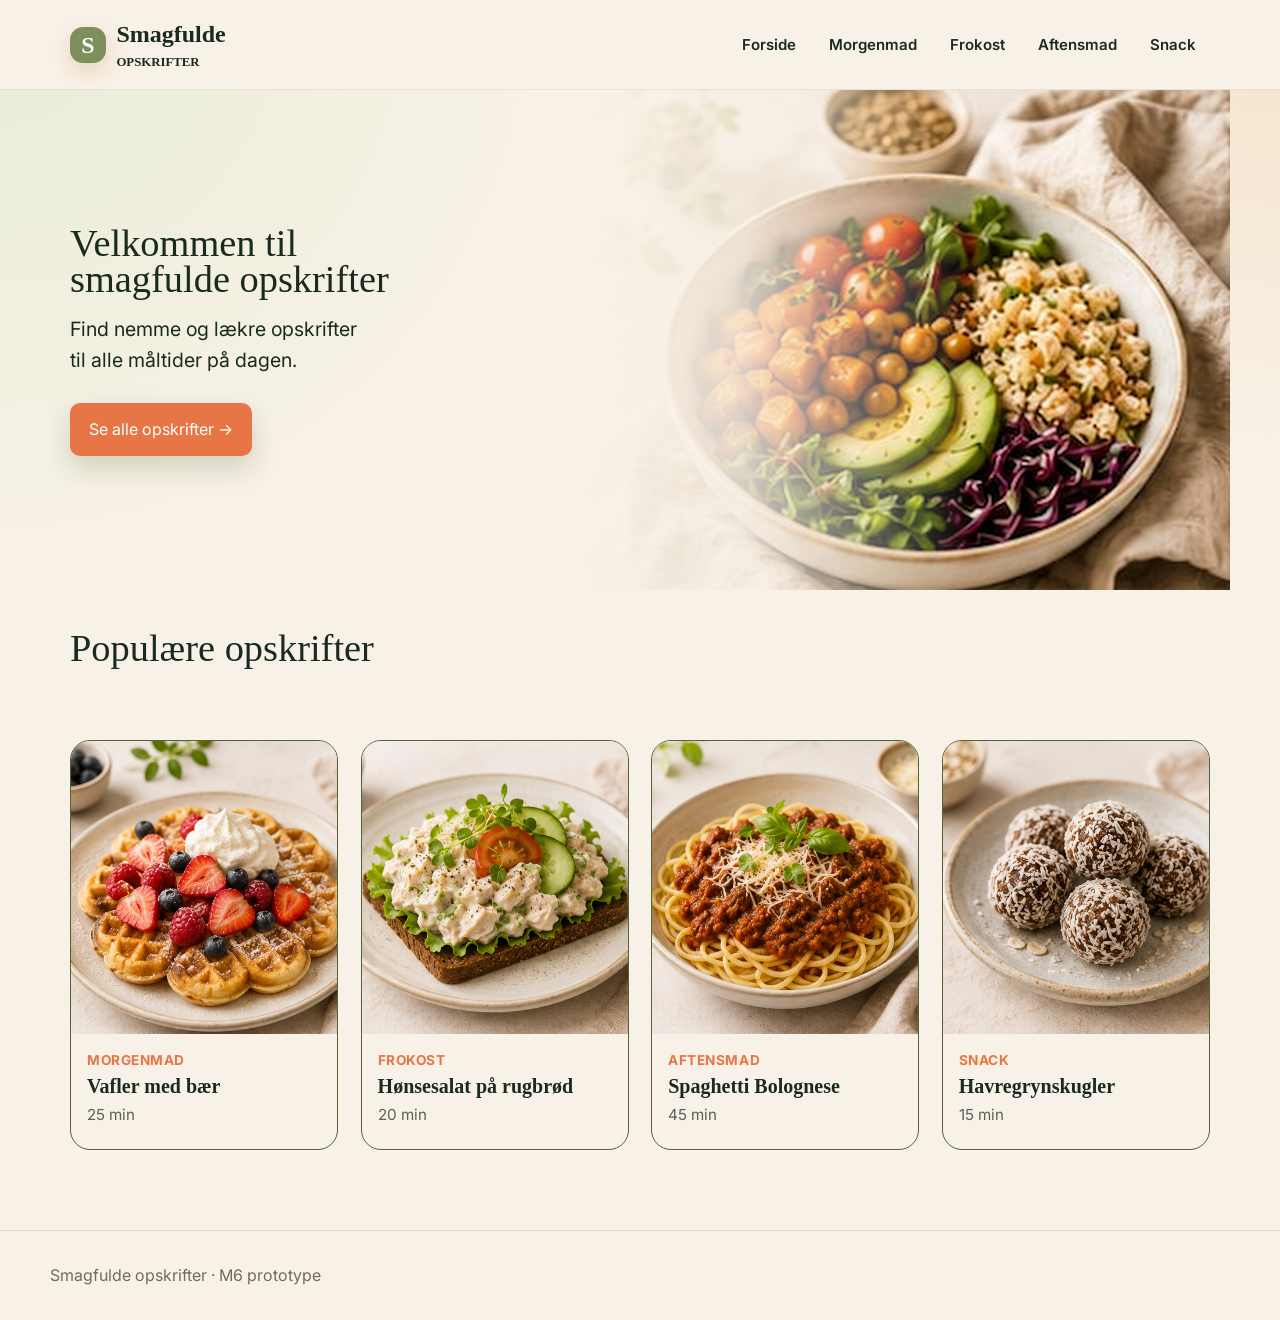
==== commit d623ca40: "lavet opskrift sider og slettet overflødige filer" ====
--- a/index.html
+++ b/index.html
@@ -59,34 +59,34 @@
       </div>
     </div>
     <div class="recipe-grid">
-      <a class="recipe-card" href="morgenmad.html">
+      <a class="recipe-card" href="vafler_opskrift.html">
       <img src="assets/img/vafler_med_baer.svg" alt="Vafler">
       <div class="recipe-info">
         <span class="recipe-type">Morgenmad</span>
-        <strong>Vafler</strong>
+        <strong>Vafler med bær</strong>
         <span class="recipe-time">25 min</span>
       </div>
     </a>
     
-    <a class="recipe-card" href="frokost.html">
+    <a class="recipe-card" href="hoensesalat_opskrift.html">
       <img src="assets/img/hoensesalat_paa_rugbroed.svg" alt="Hønsesalat">
       <div class="recipe-info">
         <span class="recipe-type">Frokost</span>
-        <strong>Hønsesalat</strong>
+        <strong>Hønsesalat på rugbrød</strong>
         <span class="recipe-time">20 min</span>
       </div>
     </a>
     
-    <a class="recipe-card" href="aftensmad.html">
+    <a class="recipe-card" href="bolognese_opskrift.html">
       <img src="assets/img/spaghetti_bolognese.svg" alt="Bolognese">
       <div class="recipe-info">
         <span class="recipe-type">Aftensmad</span>
-        <strong>Bolognese</strong>
+        <strong>Spaghetti Bolognese</strong>
         <span class="recipe-time">45 min</span>
       </div>
     </a>
     
-    <a class="recipe-card" href="snack.html">
+    <a class="recipe-card" href="havregrynskugler_opskrift.html">
       <img src="assets/img/havregrynskugler.svg" alt="Havregrynskugler">
       <div class="recipe-info">
         <span class="recipe-type">Snack</span>
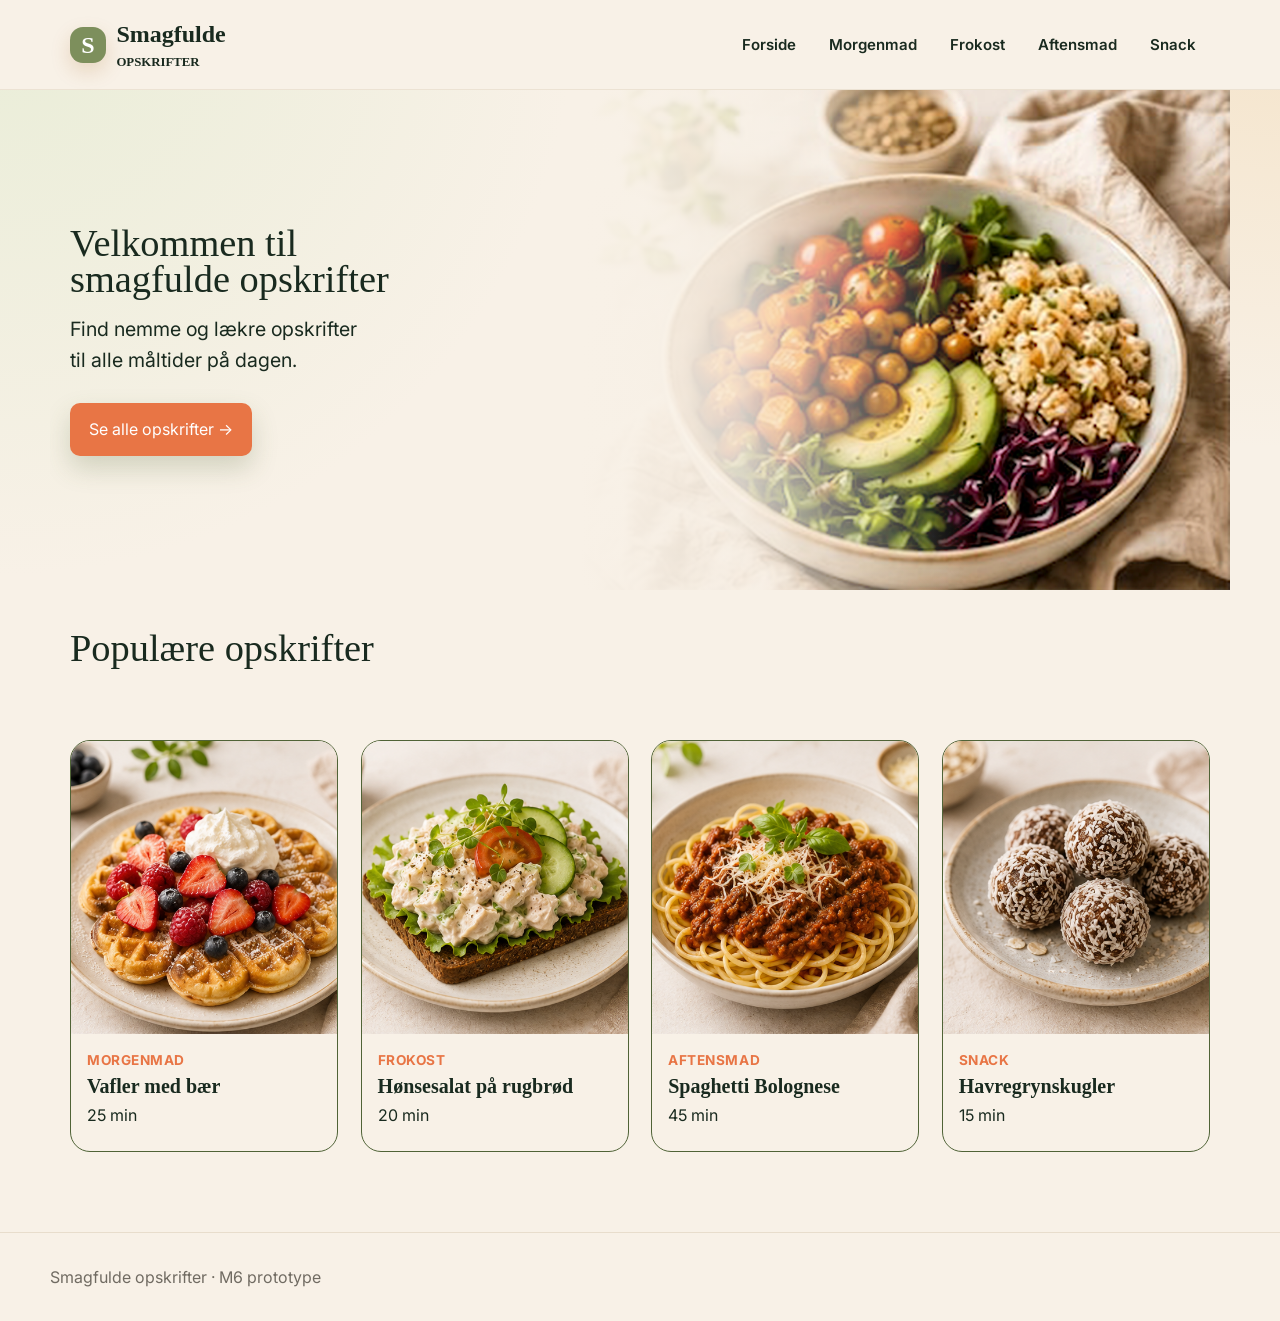
==== commit 91cbb287: "divided the css style sheet into two separate sheets" ====
--- a/index.html
+++ b/index.html
@@ -9,6 +9,7 @@
   <link rel="preconnect" href="https://fonts.gstatic.com" crossorigin>
   <link href="https://fonts.googleapis.com/css2?family=Inter:wght@400;600;700;800;900&display=swap" rel="stylesheet">
   <link rel="stylesheet" href="assets/css/styles.css">
+  <link rel="stylesheet" href="assets/css/components.css">
 </head>
 <body class="">
 
--- a/assets/css/styles.css
+++ b/assets/css/styles.css
@@ -88,13 +88,12 @@
   font-size: .94rem;
 }
 .nav-links a:hover, .nav-links a.active {
-  color: #e86f3c; /* blød orange */
+  color: #e86f3c;
   background: transparent;
   text-decoration: underline;
   text-decoration-color: #e86f3c;
   text-decoration-thickness: 2px;
   text-underline-offset: 6px;
-
 }
 
 .nav-actions { display: flex; gap: .7rem; align-items: center; }
@@ -107,19 +106,7 @@
   padding: 5rem 1.25rem;
 }
 .section.compact { padding-top: 2.5rem; }
-.eyebrow {
-  display: inline-flex;
-  align-items: center;
-  gap: .5rem;
-  background: rgba(255,253,248,.72);
-  border: 1px solid var(--line);
-  color: var(--accent-dark);
-  border-radius: 999px;
-  padding: .45rem .8rem;
-  font-weight: 400;
-  font-size: .86rem;
-  margin-bottom: 1rem;
-}
+
 .hero {
   position: relative;
   overflow: hidden;
@@ -173,7 +160,6 @@
   box-shadow: none;
   background: transparent;
   z-index: 0;
-
 }
 
 .hero-art img {
@@ -181,7 +167,6 @@
   height: 100%;
   object-fit: cover;
   display: block;
-
 }
 
 .hero-art::before {
@@ -201,338 +186,3 @@
 .hero-art::after {
   display: none;
 }
-
-.actions { display: flex; flex-wrap: wrap; gap: .85rem; margin-top: 1.7rem; }
-.btn {
-  display: inline-flex;
-  align-items: center;
-  justify-content: center;
-  gap: .55rem;
-  border: 1px solid transparent;
-  border-radius: 10px;
-  padding: .82rem 1.12rem;
-  font-weight: 400;
-  cursor: pointer;
-  transition: transform .16s ease, box-shadow .16s ease, background .16s ease;
-  min-height: 44px;
-}
-.btn:hover { transform: translateY(-1px); }
-.btn-primary { background: var(--accent-orange); color: white; box-shadow: 0 12px 26px rgba(80,99,55,.22); }
-.btn-secondary { background: var(--surface); border-color: var(--line); color: var(--text); }
-.btn-ghost { background: transparent; color: var(--accent-dark); }
-.btn-small { padding: .56rem .8rem; font-size: .9rem; min-height: 36px; }
-
-.grid { display: grid; gap: 1rem; }
-.grid-2 { grid-template-columns: repeat(2, minmax(0, 1fr)); }
-.grid-3 { grid-template-columns: repeat(3, minmax(0, 1fr)); }
-.grid-4 { grid-template-columns: repeat(4, minmax(0, 1fr)); }
-
-.card {
-  background: rgba(255,253,248,.84);
-  border: 1px solid var(--line);
-  border-radius: var(--radius-lg);
-  box-shadow: var(--shadow);
-  overflow: hidden;
-}
-.card.pad { padding: 1.15rem; }
-.card h2, .card h3 { margin: 0 0 .5rem; letter-spacing: -.045em; line-height: 1.05; }
-.card p { color: var(--muted); margin: 0; }
-.meal-card { position: relative; min-height: 100%; }
-.meal-card img { width: 100%; aspect-ratio: 4/3; object-fit: cover; background: var(--surface-2); }
-.meal-body { padding: 1rem; }
-.meal-meta { display: flex; flex-wrap: wrap; gap: .45rem; margin: .8rem 0 0; }
-.pill {
-  display: inline-flex;
-  align-items: center;
-  border-radius: 999px;
-  border: 1px solid var(--line);
-  background: rgba(255,253,248,.76);
-  padding: .35rem .6rem;
-  color: var(--muted);
-  font-weight: 700;
-  font-size: .82rem;
-}
-.pill.green { background: var(--accent-soft); color: var(--accent-dark); border-color: transparent; }
-.favorite-btn {
-  position: absolute;
-  top: .85rem;
-  right: .85rem;
-  width: 40px;
-  height: 40px;
-  border-radius: 50%;
-  border: 1px solid rgba(255,255,255,.7);
-  background: rgba(255,253,248,.82);
-  cursor: pointer;
-  font-size: 1.1rem;
-  box-shadow: 0 8px 18px rgba(56,45,30,.14);
-}
-.favorite-btn.is-active { background: var(--accent-dark); color: white; }
-.category-strip {
-  display: grid;
-  grid-template-columns: repeat(4, minmax(0, 1fr));
-  gap: 1rem;
-  margin-top: 2rem;
-}
-.category-link {
-  border-radius: var(--radius-lg);
-  padding: 1rem;
-  min-height: 150px;
-  display: flex;
-  flex-direction: column;
-  justify-content: space-between;
-  background: var(--surface);
-  border: 1px solid var(--line);
-  transition: transform .16s ease, box-shadow .16s ease;
-}
-.category-link:hover { transform: translateY(-2px); box-shadow: var(--shadow); }
-.category-link span { color: var(--muted); font-weight: 700; }
-.category-link strong { font-size: 1.25rem; letter-spacing: -.045em; }
-
-.recipe-grid {
-  display: grid;
-  grid-template-columns: repeat(4, 1fr);
-  gap: 1.4rem;
-  margin-top: 2rem;
-}
-
-.recipe-card {
-  display: block;
-  text-decoration: none;
-  color: var(--text);
-  border: 1px solid var(--accent-dark);
-  border-radius: var(--radius-md);
-  overflow: hidden;
-}
-
-.recipe-card img {
-  width: 100%;
-  aspect-ratio: 1 / 1.1;
-  object-fit: cover;
-  display: block;
-}  
-
-.recipe-info {
-  padding-top: 1rem;
-  padding-bottom: 1.4rem;
-  padding-left: 1rem;
-  padding-right: 1rem;
-}
-
-.recipe-info span,
-.recipe-info strong {
-  display: block;
-}
-
-.recipe-type {
-  font-size: 0.85rem;
-  color: var(--accent-orange);
-  font-weight: 700;
-  text-transform: uppercase;
-  letter-spacing: 0.04em;
-  margin-bottom: 0.35rem;
-}
-
-.recipe-info strong {
-  font-family: "Playfair Display", serif;
-  font-size: 1.25rem;
-  font-weight: 600;
-  line-height: 1;
-  margin-bottom: 0.45rem;
-}
-
-.recipe-time {
-  font-size: 0.95rem;
-  color: rgba(25, 42, 31, 0.72);
-}
-
-.page-title {
-  display: grid;
-  grid-template-columns: 1fr auto;
-  align-items: end;
-  gap: 2rem;
-  padding-bottom: 1.5rem;
-}
-.toolbar {
-  display: flex;
-  align-items: center;
-  gap: .8rem;
-  flex-wrap: wrap;
-  margin: 1.5rem 0 1rem;
-}
-.search {
-  min-width: min(100%, 340px);
-  background: var(--surface);
-  border: 1px solid var(--line);
-  border-radius: 999px;
-  padding: .85rem 1rem;
-  outline: none;
-}
-.search:focus { border-color: var(--accent); box-shadow: 0 0 0 4px rgba(125,143,92,.15); }
-.filter-btn {
-  border: 1px solid var(--line);
-  background: var(--accent);
-  color: var(--text);
-  border-radius: 999px;
-  padding: .72rem .95rem;
-  cursor: pointer;
-  font-weight: 600;
-}
-.filter-btn.is-active { background: var(--accent-orange); color: white; }
-
-.dashboard {
-  grid-template-columns: 1.15fr .85fr;
-  align-items: stretch;
-}
-.plan-list { display: grid; gap: .8rem; }
-.plan-row {
-  display: grid;
-  grid-template-columns: 92px 1fr auto;
-  gap: .85rem;
-  align-items: center;
-  padding: .85rem;
-  border-radius: 20px;
-  border: 1px solid var(--line);
-  background: rgba(255,253,248,.72);
-}
-.plan-row img { width: 92px; height: 70px; object-fit: cover; border-radius: 16px; background: var(--surface-2); }
-.plan-row small { color: var(--muted); font-weight: 800; }
-.plan-row strong { display:block; letter-spacing:-.03em; }
-
-.recipe-hero {
-  display: grid;
-  grid-template-columns: minmax(0, .95fr) minmax(320px, 1.05fr);
-  gap: 2rem;
-  align-items: center;
-}
-.recipe-hero img {
-  width: 100%;
-  aspect-ratio: 1/1;
-  object-fit: cover;
-  border-radius: 42px;
-  border: 1px solid var(--line);
-  background: var(--surface-2);
-  box-shadow: var(--shadow);
-}
-.recipe-layout {
-  display: grid;
-  grid-template-columns: .8fr 1.2fr;
-  gap: 1rem;
-  align-items: start;
-}
-.check-list { display: grid; gap: .65rem; padding: 0; margin: 1rem 0 0; list-style: none; }
-.check-list li {
-  display: flex;
-  gap: .65rem;
-  align-items: flex-start;
-  padding: .72rem .8rem;
-  border-radius: 16px;
-  background: rgba(244,237,223,.55);
-}
-.check-list li::before { content: "✓"; color: var(--accent-dark); font-weight: 900; }
-.steps { counter-reset: step; display: grid; gap: .75rem; padding: 0; margin: 1rem 0 0; list-style: none; }
-.steps li {
-  counter-increment: step;
-  display: grid;
-  grid-template-columns: 34px 1fr;
-  gap: .75rem;
-  align-items: start;
-  padding: .85rem;
-  border-radius: 18px;
-  border: 1px solid var(--line);
-  background: rgba(255,253,248,.7);
-}
-.steps li::before {
-  content: counter(step);
-  width: 34px;
-  height: 34px;
-  display: grid;
-  place-items: center;
-  border-radius: 50%;
-  background: var(--accent-soft);
-  color: var(--accent-dark);
-  font-weight: 900;
-}
-
-.auth-wrap {
-  min-height: calc(100vh - 74px);
-  display: grid;
-  place-items: center;
-  padding: 3rem 1.25rem;
-}
-.auth-card {
-  width: min(100%, 460px);
-  background: rgba(255,253,248,.9);
-  border: 1px solid var(--line);
-  border-radius: 34px;
-  padding: 1.35rem;
-  box-shadow: var(--shadow);
-}
-.auth-card h1 { margin: .4rem 0 .6rem; font-size: 2.15rem; letter-spacing: -.07em; line-height: 1; }
-.form { display: grid; gap: .8rem; margin-top: 1.2rem; }
-.form label { font-weight: 800; color: var(--text); }
-.form input {
-  width: 100%;
-  border: 1px solid var(--line);
-  border-radius: 18px;
-  background: white;
-  padding: .9rem 1rem;
-  outline: none;
-}
-.form input:focus { border-color: var(--accent); box-shadow: 0 0 0 4px rgba(125,143,92,.14); }
-.form-note { color: var(--muted); font-size: .92rem; text-align:center; margin-top: 1rem; }
-
-.empty-state {
-  display:none;
-  text-align:center;
-  padding: 2rem;
-  border-radius: var(--radius-lg);
-  border: 1px dashed var(--line);
-  color: var(--muted);
-}
-.empty-state.is-visible { display:block; }
-
-.site-footer {
-  border-top: 1px solid var(--line);
-  padding: 2rem 1.25rem;
-  color: var(--muted);
-}
-.footer-inner { max-width: var(--max); margin:0 auto; display:flex; justify-content:space-between; gap:1rem; flex-wrap:wrap; }
-
-@media (max-width: 920px) {
-  .hero, .recipe-hero, .recipe-layout, .dashboard, .page-title { grid-template-columns: 1fr; }
-  .grid-3, .grid-4, .category-strip { grid-template-columns: repeat(2, minmax(0, 1fr)); }
-  .nav-actions .btn-secondary { display:none; }
-  .menu-btn {
-    display:inline-flex;
-    border:1px solid var(--line);
-    background:var(--surface);
-    border-radius:999px;
-    padding:.62rem .8rem;
-    font-weight:800;
-  }
-  .nav-links {
-    display:none;
-    position:absolute;
-    left:1.25rem;
-    right:1.25rem;
-    top:72px;
-    background:rgba(255,253,248,.97);
-    border:1px solid var(--line);
-    border-radius:24px;
-    padding:.75rem;
-    box-shadow:var(--shadow);
-    flex-direction:column;
-    align-items:stretch;
-  }
-  .nav-links.is-open { display:flex; }
-  .nav-links a { width:100%; }
-}
-@media (max-width: 620px) {
-  .section { padding: 3rem 1rem; }
-  .hero { padding-top: 2.5rem; }
-  .grid-2, .grid-3, .grid-4, .category-strip { grid-template-columns: 1fr; }
-  .plan-row { grid-template-columns: 74px 1fr; }
-  .plan-row img { width:74px; height:62px; }
-  .plan-row .btn { grid-column: 1 / -1; }
-  .hero h1, .page-title h1 { font-size: clamp(2.4rem, 16vw, 4.2rem); }
-}
--- a/assets/css/components.css
+++ b/assets/css/components.css
@@ -0,0 +1,217 @@
+.actions { display: flex; flex-wrap: wrap; gap: .85rem; margin-top: 1.7rem; }
+.btn {
+  display: inline-flex;
+  align-items: center;
+  justify-content: center;
+  gap: .55rem;
+  border: 1px solid transparent;
+  border-radius: 10px;
+  padding: .82rem 1.12rem;
+  font-weight: 400;
+  cursor: pointer;
+  transition: transform .16s ease, box-shadow .16s ease, background .16s ease;
+  min-height: 44px;
+}
+.btn:hover { transform: translateY(-1px); }
+.btn-primary { background: var(--accent-orange); color: white; box-shadow: 0 12px 26px rgba(80,99,55,.22); }
+.btn-secondary { background: var(--surface); border-color: var(--line); color: var(--text); }
+.btn-ghost { background: transparent; color: var(--accent-dark); }
+.btn-small { padding: .56rem .8rem; font-size: .9rem; min-height: 36px; }
+
+.card {
+  background: rgba(255,253,248,.84);
+  border: 1px solid var(--line);
+  border-radius: var(--radius-lg);
+  box-shadow: var(--shadow);
+  overflow: hidden;
+}
+.card.pad { padding: 1.15rem; }
+.card h2, .card h3 { margin: 0 0 .5rem; letter-spacing: -.045em; line-height: 1.05; }
+.card p { color: var(--muted); margin: 0; }
+.meal-meta { display: flex; flex-wrap: wrap; gap: .45rem; margin: .8rem 0 0; }
+.pill {
+  display: inline-flex;
+  align-items: center;
+  border-radius: 999px;
+  border: 1px solid var(--line);
+  background: rgba(255,253,248,.76);
+  padding: .35rem .6rem;
+  color: var(--muted);
+  font-weight: 700;
+  font-size: .82rem;
+}
+.pill.green { background: var(--accent-soft); color: var(--accent-dark); border-color: transparent; }
+
+.recipe-grid {
+  display: grid;
+  grid-template-columns: repeat(4, 1fr);
+  gap: 1.4rem;
+  margin-top: 2rem;
+}
+
+.recipe-card {
+  display: block;
+  text-decoration: none;
+  color: var(--text);
+  border: 1px solid var(--accent-dark);
+  border-radius: var(--radius-md);
+  overflow: hidden;
+}
+
+.recipe-card img {
+  width: 100%;
+  aspect-ratio: 1 / 1.1;
+  object-fit: cover;
+  display: block;
+}
+
+.recipe-info {
+  padding-top: 1rem;
+  padding-bottom: 1.4rem;
+  padding-left: 1rem;
+  padding-right: 1rem;
+}
+
+.recipe-info span,
+.recipe-info strong {
+  display: block;
+}
+
+.recipe-type {
+  font-size: 0.85rem;
+  color: var(--accent-orange);
+  font-weight: 700;
+  text-transform: uppercase;
+  letter-spacing: 0.04em;
+  margin-bottom: 0.35rem;
+}
+
+.recipe-info strong {
+  font-family: "Playfair Display", serif;
+  font-size: 1.25rem;
+  font-weight: 600;
+  line-height: 1;
+  margin-bottom: 0.45rem;
+}
+
+.page-title {
+  display: grid;
+  grid-template-columns: 1fr auto;
+  align-items: end;
+  gap: 2rem;
+  padding-bottom: 1.5rem;
+}
+.toolbar {
+  display: flex;
+  align-items: center;
+  gap: .8rem;
+  flex-wrap: wrap;
+  margin: 1.5rem 0 1rem;
+}
+
+.filter-btn {
+  border: 1px solid var(--line);
+  background: var(--accent);
+  color: var(--text);
+  border-radius: 999px;
+  padding: .72rem .95rem;
+  cursor: pointer;
+  font-weight: 600;
+}
+.filter-btn.is-active { background: var(--accent-orange); color: white; }
+
+.recipe-hero {
+  display: grid;
+  grid-template-columns: minmax(0, .95fr) minmax(320px, 1.05fr);
+  gap: 2rem;
+  align-items: center;
+}
+.recipe-hero img {
+  width: 100%;
+  aspect-ratio: 1/1;
+  object-fit: cover;
+  border-radius: 42px;
+  border: 1px solid var(--line);
+  background: var(--surface-2);
+  box-shadow: var(--shadow);
+}
+.recipe-layout {
+  display: grid;
+  grid-template-columns: .8fr 1.2fr;
+  gap: 1rem;
+  align-items: start;
+}
+.check-list { display: grid; gap: .65rem; padding: 0; margin: 1rem 0 0; list-style: none; }
+.check-list li {
+  display: flex;
+  gap: .65rem;
+  align-items: flex-start;
+  padding: .72rem .8rem;
+  border-radius: 16px;
+  background: rgba(244,237,223,.55);
+}
+.check-list li::before { content: "✓"; color: var(--accent-dark); font-weight: 900; }
+.steps { counter-reset: step; display: grid; gap: .75rem; padding: 0; margin: 1rem 0 0; list-style: none; }
+.steps li {
+  counter-increment: step;
+  display: grid;
+  grid-template-columns: 34px 1fr;
+  gap: .75rem;
+  align-items: start;
+  padding: .85rem;
+  border-radius: 18px;
+  border: 1px solid var(--line);
+  background: rgba(255,253,248,.7);
+}
+.steps li::before {
+  content: counter(step);
+  width: 34px;
+  height: 34px;
+  display: grid;
+  place-items: center;
+  border-radius: 50%;
+  background: var(--accent-soft);
+  color: var(--accent-dark);
+  font-weight: 900;
+}
+
+.site-footer {
+  border-top: 1px solid var(--line);
+  padding: 2rem 1.25rem;
+  color: var(--muted);
+}
+.footer-inner { max-width: var(--max); margin:0 auto; display:flex; justify-content:space-between; gap:1rem; flex-wrap:wrap; }
+
+@media (max-width: 920px) {
+  .hero, .recipe-hero, .recipe-layout, .page-title { grid-template-columns: 1fr; }
+  .nav-actions .btn-secondary { display:none; }
+  .menu-btn {
+    display:inline-flex;
+    border:1px solid var(--line);
+    background:var(--surface);
+    border-radius:999px;
+    padding:.62rem .8rem;
+    font-weight:800;
+  }
+  .nav-links {
+    display:none;
+    position:absolute;
+    left:1.25rem;
+    right:1.25rem;
+    top:72px;
+    background:rgba(255,253,248,.97);
+    border:1px solid var(--line);
+    border-radius:24px;
+    padding:.75rem;
+    box-shadow:var(--shadow);
+    flex-direction:column;
+    align-items:stretch;
+  }
+  .nav-links.is-open { display:flex; }
+  .nav-links a { width:100%; }
+}
+@media (max-width: 620px) {
+  .section { padding: 3rem 1rem; }
+  .hero { padding-top: 2.5rem; }
+  .hero h1, .page-title h1 { font-size: clamp(2.4rem, 16vw, 4.2rem); }
+}
